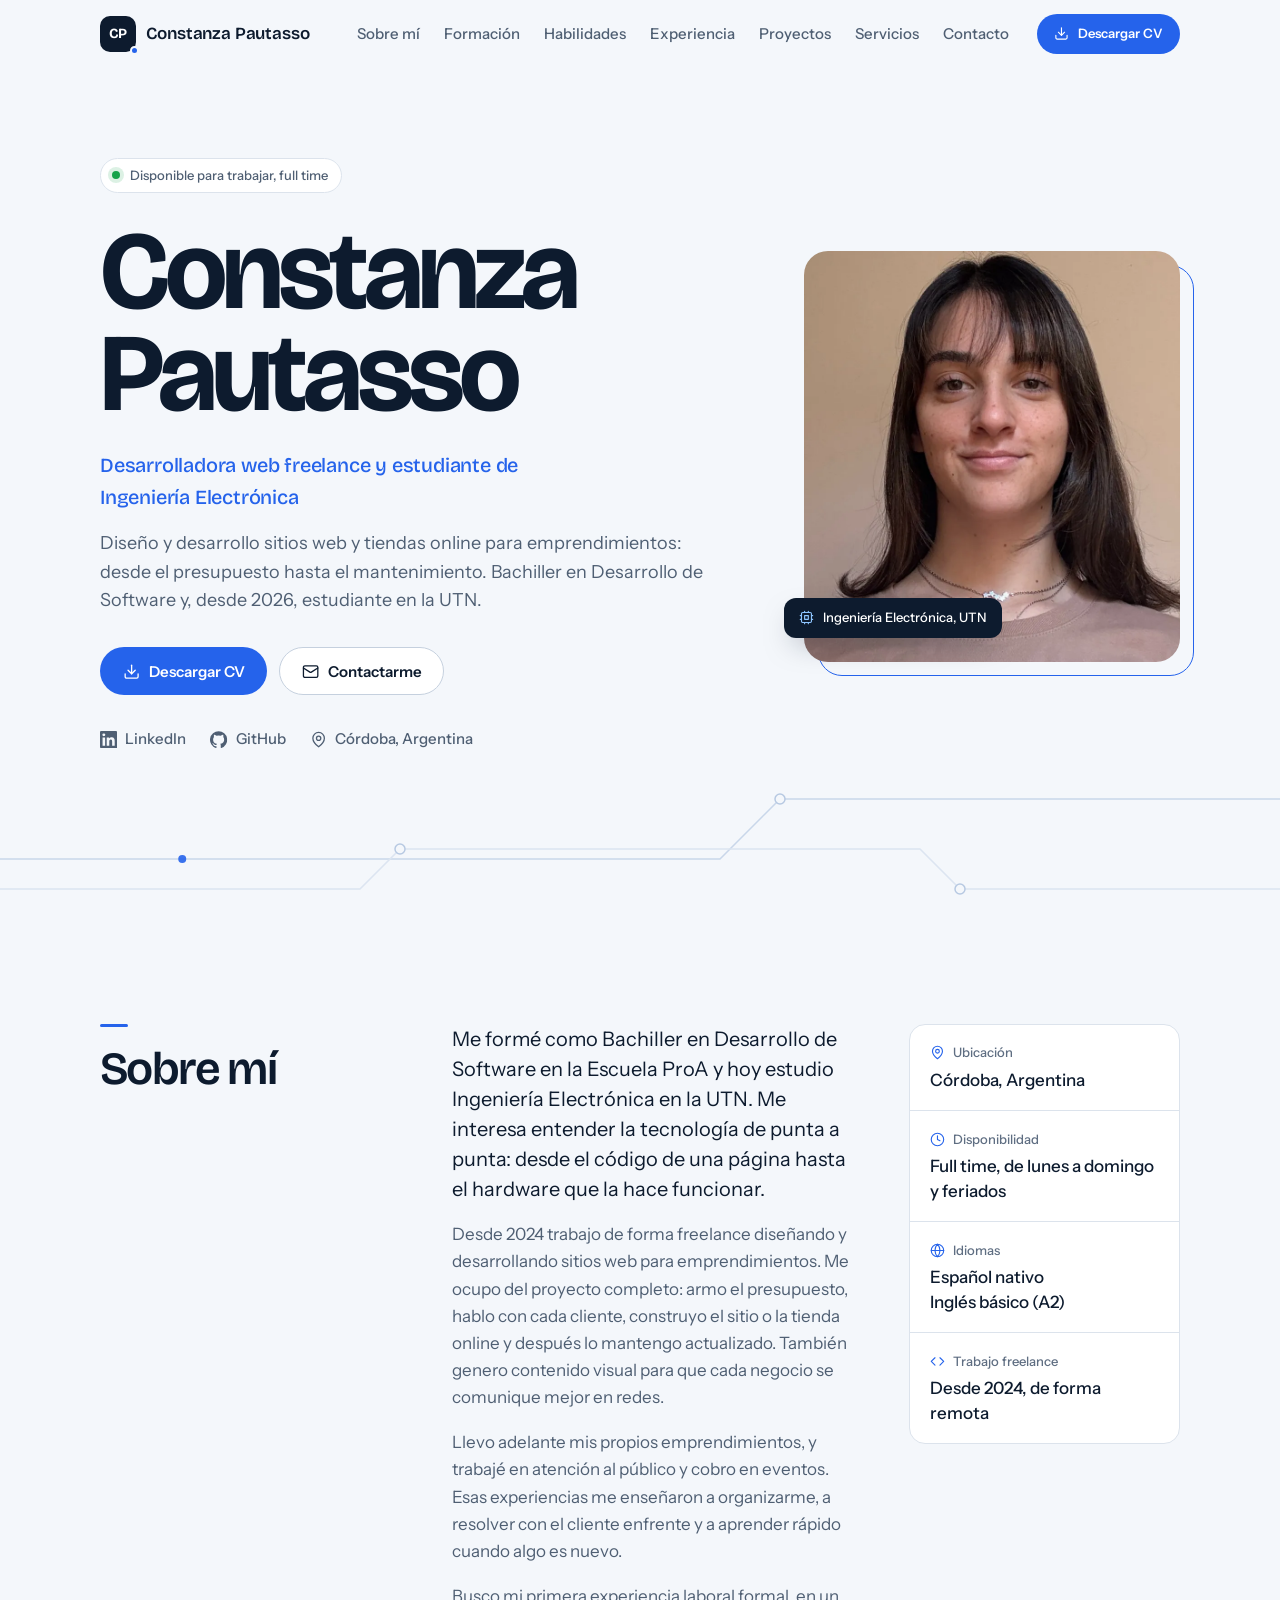
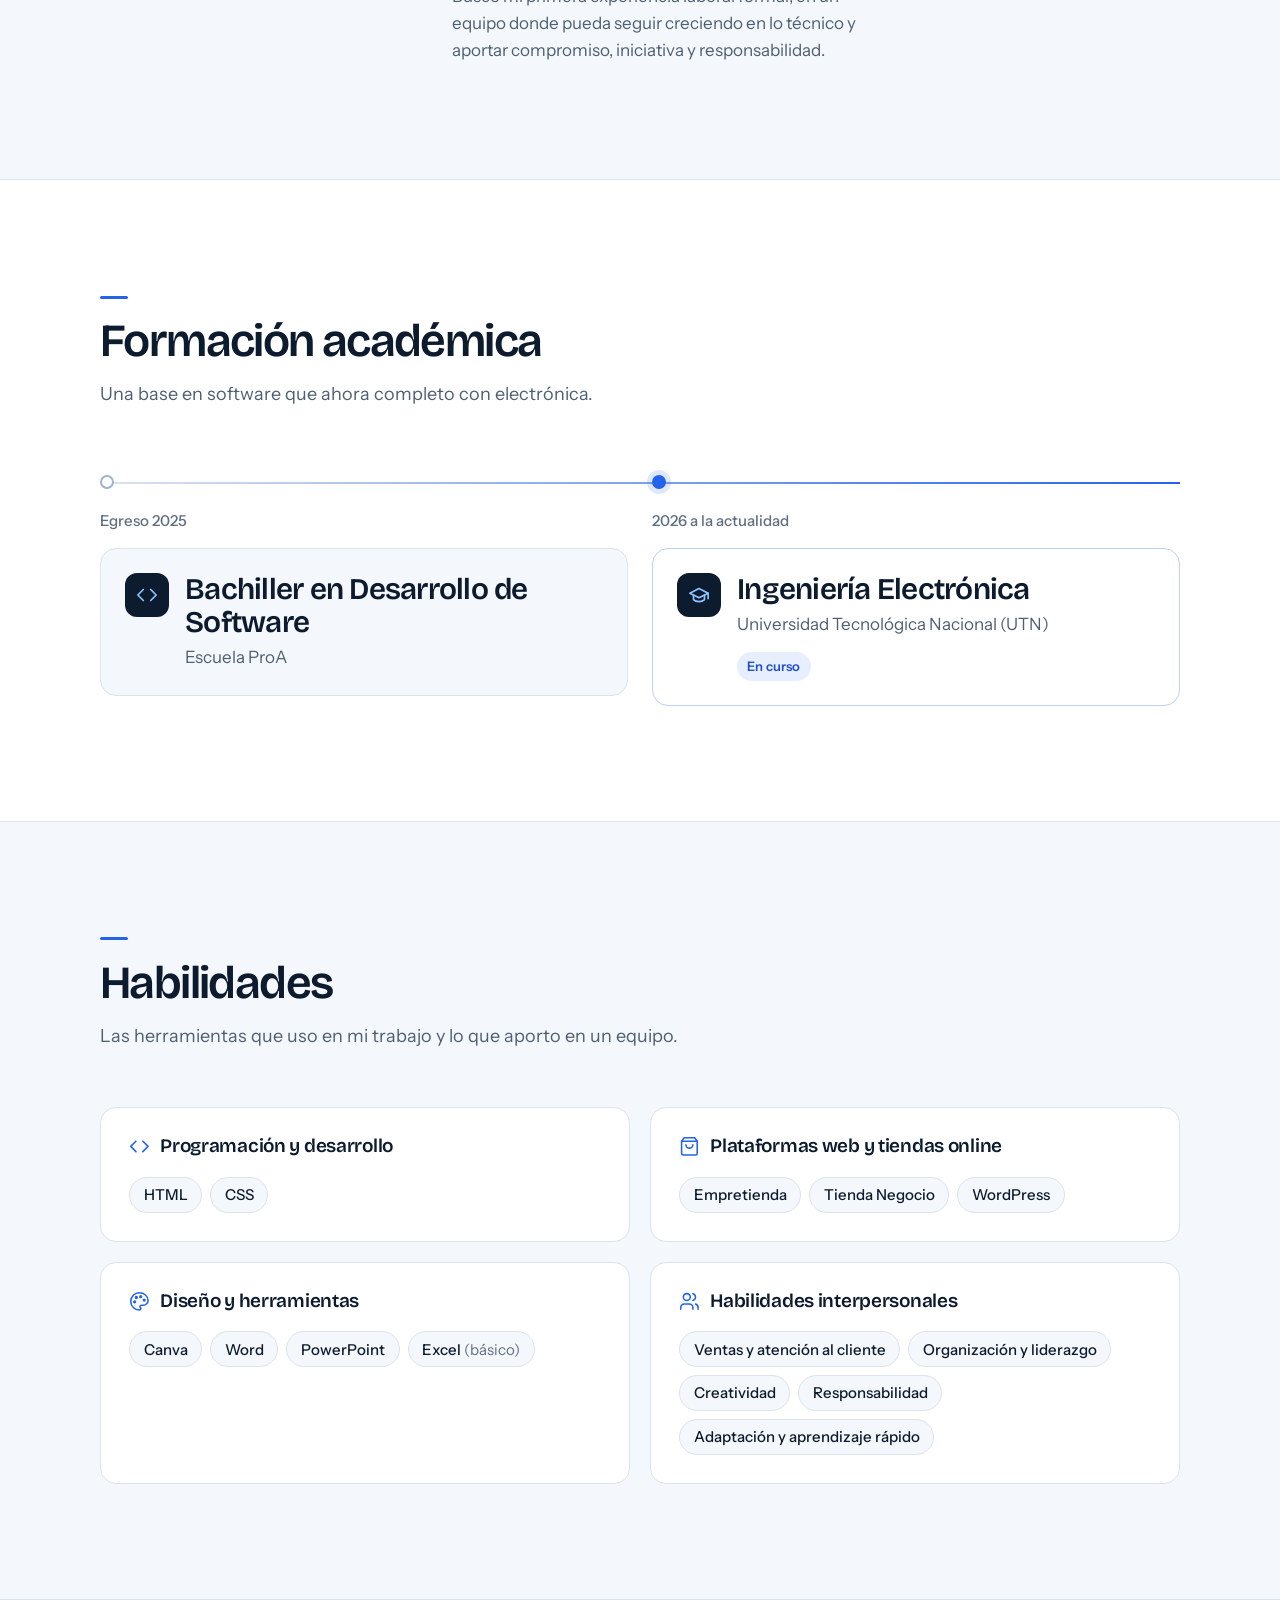
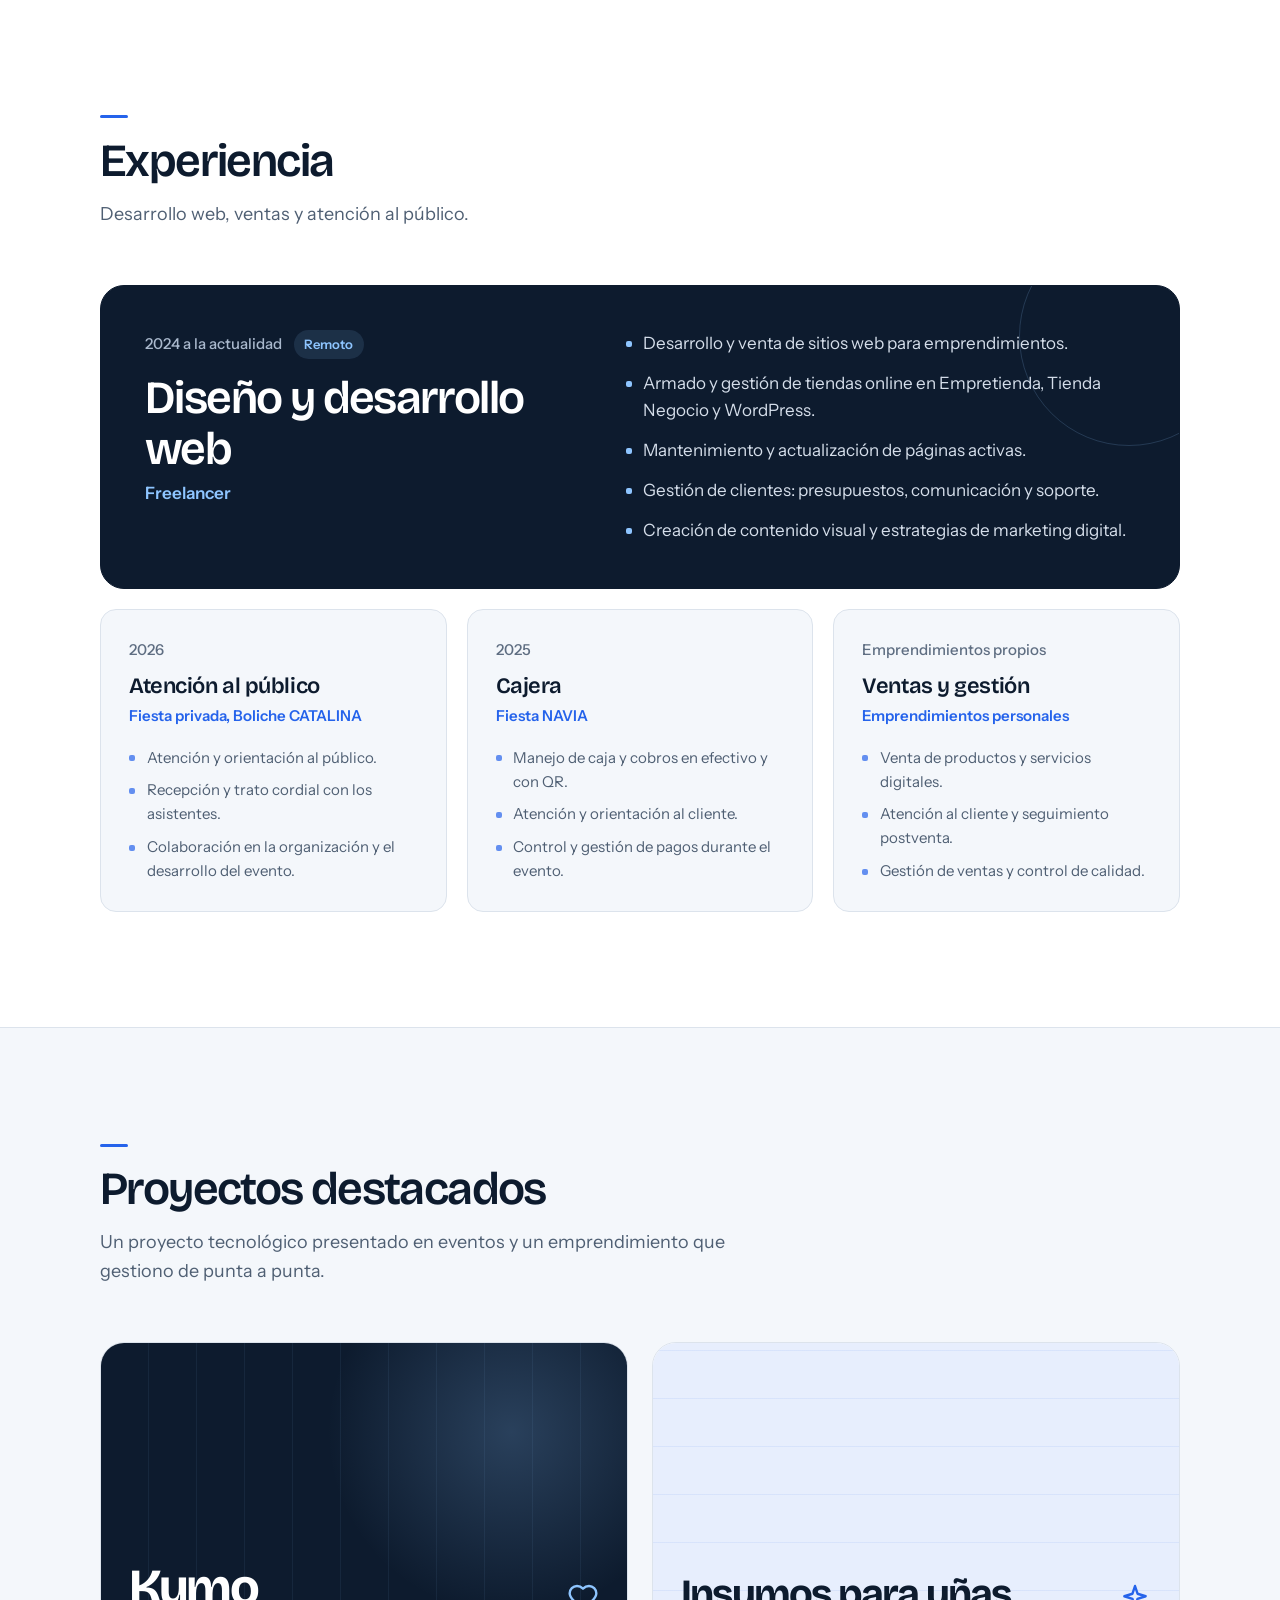
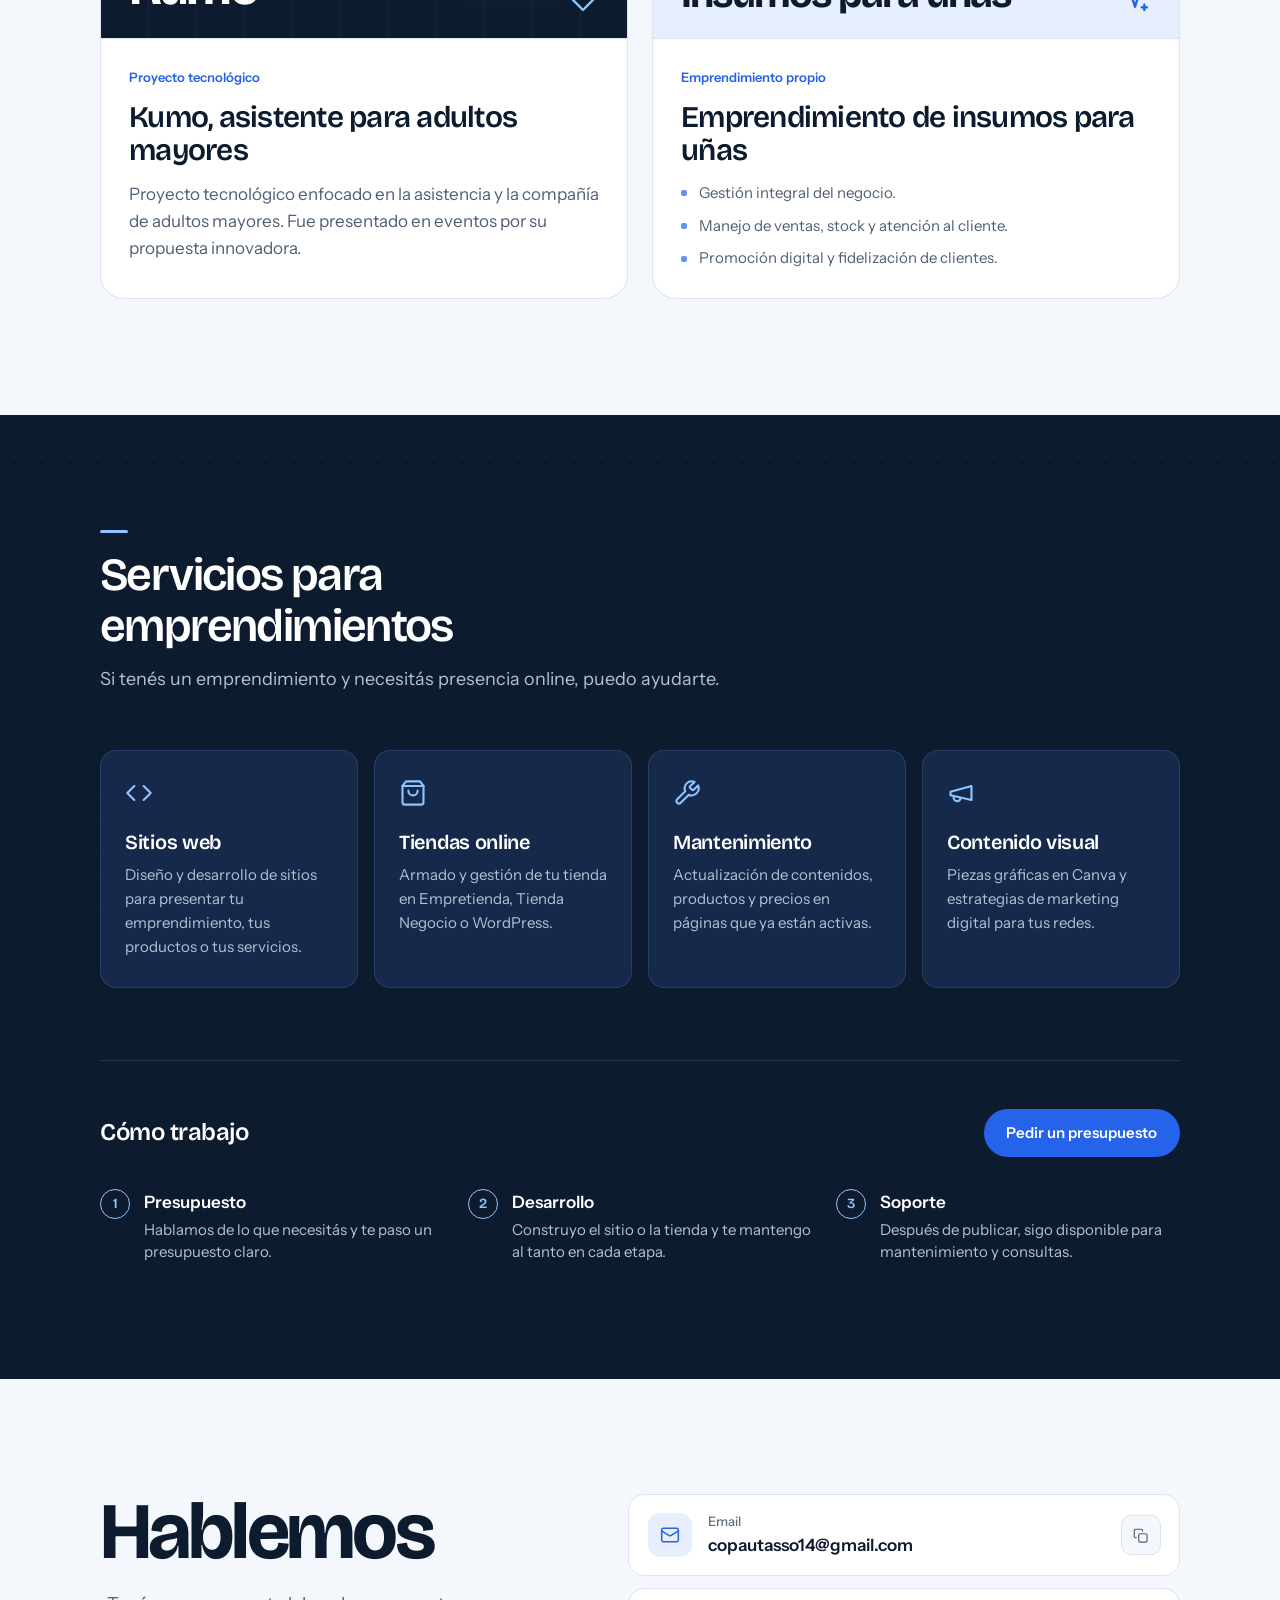
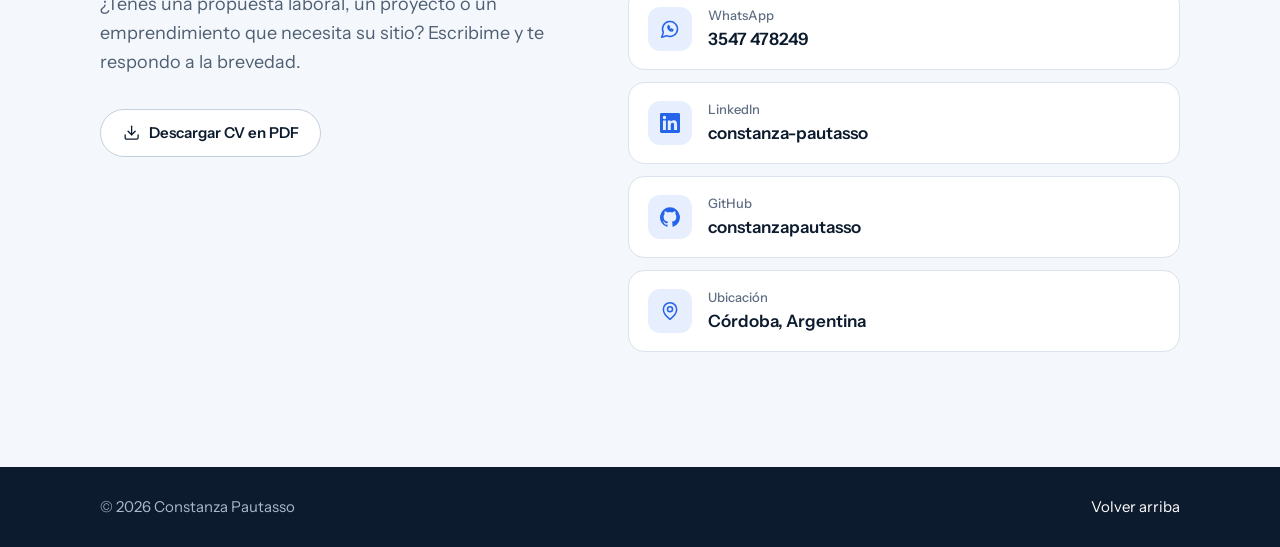
==== index.html @ f4e7deb5 "Publicar portfolio Co-Authored-By: Claude Opus 5.5 <noreply@anthropic.com> Claude-Session: https://c" ====
<!DOCTYPE html>
<html lang="es-AR">
<head>
  <meta charset="utf-8">
  <meta name="viewport" content="width=device-width, initial-scale=1">
  <title>Constanza Pautasso | Desarrolladora web y estudiante de Ingeniería</title>
  <meta name="description" content="Portfolio y CV de Constanza Pautasso, de Córdoba, Argentina. Diseño y desarrollo de sitios web y tiendas online para emprendimientos. Bachiller en Desarrollo de Software y estudiante de Ingeniería Electrónica en la UTN.">
  <meta name="author" content="Constanza Pautasso">
  <meta name="theme-color" content="#0D1B2E">
  <meta name="robots" content="index, follow">

  <link rel="canonical" href="https://constanzapautasso.github.io/">

  <!-- Open Graph / redes sociales -->
  <meta property="og:type" content="profile">
  <meta property="og:locale" content="es_AR">
  <meta property="og:title" content="Constanza Pautasso | Desarrolladora web freelance">
  <meta property="og:description" content="Sitios web y tiendas online para emprendimientos. Estudiante de Ingeniería Electrónica en la UTN.">
  <meta property="og:url" content="https://constanzapautasso.github.io/">
  <meta property="og:image" content="https://constanzapautasso.github.io/assets/img/og-image.jpg">
  <meta property="og:image:width" content="1200">
  <meta property="og:image:height" content="630">
  <meta name="twitter:card" content="summary_large_image">

  <link rel="icon" href="assets/icons/favicon.svg" type="image/svg+xml">
  <link rel="icon" href="assets/icons/favicon-32.png" sizes="32x32" type="image/png">
  <link rel="apple-touch-icon" href="assets/icons/apple-touch-icon.png">
  <link rel="manifest" href="site.webmanifest">

  <script>document.documentElement.classList.add('js');</script>

  <link rel="preload" href="assets/fonts/bricolage-grotesque-var.woff2" as="font" type="font/woff2" crossorigin>
  <link rel="preload" href="assets/fonts/instrument-sans-400.woff2" as="font" type="font/woff2" crossorigin>
  <link rel="stylesheet" href="assets/css/styles.css">
  <link rel="preload" as="image" href="assets/img/constanza-pautasso.webp" type="image/webp">

  <script type="application/ld+json">
  {
    "@context": "https://schema.org",
    "@type": "Person",
    "name": "Constanza Pautasso",
    "jobTitle": "Desarrolladora web freelance",
    "email": "mailto:copautasso14@gmail.com",
    "address": { "@type": "PostalAddress", "addressRegion": "Córdoba", "addressCountry": "AR" },
    "alumniOf": { "@type": "EducationalOrganization", "name": "Escuela ProA" },
    "knowsLanguage": ["es", "en"],
    "sameAs": ["https://www.linkedin.com/in/constanza-pautasso-42005a3a6/"]
  }
  </script>
</head>
<body>
  <!-- Íconos (sprite SVG) -->
  <svg width="0" height="0" class="sr-only" aria-hidden="true" focusable="false">
    <defs>
      <symbol id="i-mail" viewBox="0 0 24 24"><rect x="2" y="4" width="20" height="16" rx="2"/><path d="m22 7-8.97 5.7a1.94 1.94 0 0 1-2.06 0L2 7"/></symbol>
      <symbol id="i-download" viewBox="0 0 24 24"><path d="M21 15v4a2 2 0 0 1-2 2H5a2 2 0 0 1-2-2v-4"/><path d="m7 10 5 5 5-5"/><path d="M12 15V3"/></symbol>
      <symbol id="i-pin" viewBox="0 0 24 24"><path d="M20 10c0 6-8 12-8 12s-8-6-8-12a8 8 0 0 1 16 0Z"/><circle cx="12" cy="10" r="3"/></symbol>
      <symbol id="i-clock" viewBox="0 0 24 24"><circle cx="12" cy="12" r="10"/><path d="M12 6v6l4 2"/></symbol>
      <symbol id="i-globe" viewBox="0 0 24 24"><circle cx="12" cy="12" r="10"/><path d="M2 12h20"/><path d="M12 2a15.3 15.3 0 0 1 4 10 15.3 15.3 0 0 1-4 10 15.3 15.3 0 0 1-4-10 15.3 15.3 0 0 1 4-10z"/></symbol>
      <symbol id="i-code" viewBox="0 0 24 24"><path d="m16 18 6-6-6-6"/><path d="m8 6-6 6 6 6"/></symbol>
      <symbol id="i-bag" viewBox="0 0 24 24"><path d="M6 2 3 6v14a2 2 0 0 0 2 2h14a2 2 0 0 0 2-2V6l-3-4Z"/><path d="M3 6h18"/><path d="M16 10a4 4 0 0 1-8 0"/></symbol>
      <symbol id="i-wrench" viewBox="0 0 24 24"><path d="M14.7 6.3a1 1 0 0 0 0 1.4l1.6 1.6a1 1 0 0 0 1.4 0l3.77-3.77a6 6 0 0 1-7.94 7.94l-6.91 6.91a2.12 2.12 0 0 1-3-3l6.91-6.91a6 6 0 0 1 7.94-7.94l-3.76 3.76z"/></symbol>
      <symbol id="i-palette" viewBox="0 0 24 24"><circle cx="13.5" cy="6.5" r="1"/><circle cx="17.5" cy="10.5" r="1"/><circle cx="8.5" cy="7.5" r="1"/><circle cx="6.5" cy="12.5" r="1"/><path d="M12 2C6.5 2 2 6.5 2 12s4.5 10 10 10c.93 0 1.65-.75 1.65-1.69 0-.44-.18-.84-.44-1.13-.29-.29-.44-.65-.44-1.13a1.64 1.64 0 0 1 1.67-1.67h2c3.05 0 5.55-2.5 5.55-5.55C21.97 6.01 17.46 2 12 2z"/></symbol>
      <symbol id="i-users" viewBox="0 0 24 24"><path d="M16 21v-2a4 4 0 0 0-4-4H6a4 4 0 0 0-4 4v2"/><circle cx="9" cy="7" r="4"/><path d="M22 21v-2a4 4 0 0 0-3-3.87"/><path d="M16 3.13a4 4 0 0 1 0 7.75"/></symbol>
      <symbol id="i-cpu" viewBox="0 0 24 24"><rect x="4" y="4" width="16" height="16" rx="2"/><rect x="9" y="9" width="6" height="6"/><path d="M15 2v2M15 20v2M2 15h2M2 9h2M20 15h2M20 9h2M9 2v2M9 20v2"/></symbol>
      <symbol id="i-cap" viewBox="0 0 24 24"><path d="M22 10v6"/><path d="M2 10l10-5 10 5-10 5z"/><path d="M6 12v5c3 3 9 3 12 0v-5"/></symbol>
      <symbol id="i-copy" viewBox="0 0 24 24"><rect x="9" y="9" width="13" height="13" rx="2"/><path d="M5 15H4a2 2 0 0 1-2-2V4a2 2 0 0 1 2-2h9a2 2 0 0 1 2 2v1"/></symbol>
      <symbol id="i-check" viewBox="0 0 24 24"><path d="M20 6 9 17l-5-5"/></symbol>
      <symbol id="i-menu" viewBox="0 0 24 24"><path d="M4 7h16M4 12h16M4 17h16"/></symbol>
      <symbol id="i-x" viewBox="0 0 24 24"><path d="M18 6 6 18M6 6l12 12"/></symbol>
      <symbol id="i-external" viewBox="0 0 24 24"><path d="M15 3h6v6"/><path d="M10 14 21 3"/><path d="M18 13v6a2 2 0 0 1-2 2H5a2 2 0 0 1-2-2V8a2 2 0 0 1 2-2h6"/></symbol>
      <symbol id="i-heart" viewBox="0 0 24 24"><path d="M19 14c1.49-1.46 3-3.21 3-5.5A5.5 5.5 0 0 0 16.5 3c-1.76 0-3 .5-4.5 2-1.5-1.5-2.74-2-4.5-2A5.5 5.5 0 0 0 2 8.5c0 2.3 1.5 4.05 3 5.5l7 7Z"/></symbol>
      <symbol id="i-sparkle" viewBox="0 0 24 24"><path d="M12 3l1.9 5.8L20 10.7l-6.1 1.9L12 18.5l-1.9-5.9L4 10.7l6.1-1.9z"/><path d="M19 17v4M17 19h4"/></symbol>
      <symbol id="i-megaphone" viewBox="0 0 24 24"><path d="m3 11 18-5v12L3 14v-3z"/><path d="M11.6 16.8a3 3 0 1 1-5.8-1.6"/></symbol>
      <symbol id="i-chat" viewBox="0 0 24 24"><path d="M7.9 20A9 9 0 1 0 4 16.1L2 22Z"/><path d="M9.5 9.5c0 2.5 2 5 5 5l1-1.5-2-1-1 .8c-.9-.4-1.6-1.1-2-2l.8-1-1-2Z"/></symbol>
      <symbol id="i-linkedin" viewBox="0 0 24 24"><path class="fill" d="M20.45 20.45h-3.55v-5.57c0-1.33-.02-3.04-1.85-3.04-1.85 0-2.14 1.45-2.14 2.94v5.67H9.35V9h3.41v1.56h.05c.48-.9 1.64-1.85 3.37-1.85 3.6 0 4.27 2.37 4.27 5.46v6.28zM5.34 7.43a2.06 2.06 0 1 1 0-4.12 2.06 2.06 0 0 1 0 4.12zM7.12 20.45H3.56V9h3.56v11.45zM22.22 0H1.77C.79 0 0 .77 0 1.73v20.54C0 23.23.79 24 1.77 24h20.45c.98 0 1.78-.77 1.78-1.73V1.73C24 .77 23.2 0 22.22 0z"/></symbol>
      <symbol id="i-github" viewBox="0 0 24 24"><path class="fill" d="M12 .3a12 12 0 0 0-3.8 23.38c.6.12.82-.26.82-.57v-2.04c-3.34.72-4.04-1.61-4.04-1.61-.55-1.39-1.34-1.76-1.34-1.76-1.08-.74.09-.73.09-.73 1.2.09 1.84 1.24 1.84 1.24 1.07 1.83 2.8 1.3 3.49 1 .1-.78.42-1.31.76-1.61-2.67-.3-5.47-1.33-5.47-5.93 0-1.31.47-2.38 1.24-3.22-.14-.3-.54-1.52.1-3.18 0 0 1-.32 3.3 1.23a11.5 11.5 0 0 1 6 0c2.28-1.55 3.29-1.23 3.29-1.23.64 1.66.24 2.88.12 3.18a4.65 4.65 0 0 1 1.23 3.22c0 4.61-2.81 5.63-5.48 5.92.42.36.81 1.1.81 2.22v3.29c0 .32.21.69.82.57A12 12 0 0 0 12 .3"/></symbol>
    </defs>
  </svg>

  <a class="skip-link" href="#contenido">Saltar al contenido</a>

  <header class="site-header" data-header>
    <div class="container header-inner">
      <a class="brand" href="#inicio" aria-label="Constanza Pautasso, volver al inicio">
        <span class="brand-mark" aria-hidden="true">CP</span>
        <span class="brand-name">Constanza Pautasso</span>
      </a>

      <nav class="nav" id="nav" aria-label="Navegación principal" data-nav>
        <ul class="nav-list">
          <li><a href="#sobre-mi">Sobre mí</a></li>
          <li><a href="#formacion">Formación</a></li>
          <li><a href="#habilidades">Habilidades</a></li>
          <li><a href="#experiencia">Experiencia</a></li>
          <li><a href="#proyectos">Proyectos</a></li>
          <li><a href="#servicios">Servicios</a></li>
          <li><a href="#contacto">Contacto</a></li>
        </ul>
        <a class="btn btn-primary btn-sm nav-cv" href="assets/cv/CV-Constanza-Pautasso.pdf" download>
          <svg class="icon" aria-hidden="true"><use href="#i-download"/></svg>Descargar CV
        </a>
      </nav>

      <button class="nav-toggle" type="button" aria-controls="nav" aria-expanded="false" data-nav-toggle>
        <span class="sr-only" data-nav-toggle-label>Abrir menú</span>
        <svg class="icon icon-open" aria-hidden="true"><use href="#i-menu"/></svg>
        <svg class="icon icon-close" aria-hidden="true"><use href="#i-x"/></svg>
      </button>
    </div>
  </header>

  <main id="contenido">
    <!-- ============ INICIO ============ -->
    <section class="hero" id="inicio" aria-labelledby="hero-title">
      <svg class="hero-trace" viewBox="0 0 1440 220" preserveAspectRatio="xMaxYMax slice" aria-hidden="true" focusable="false">
        <path class="trace trace-a" d="M-20 170 H880 L940 110 H1460"/>
        <path class="trace trace-b" d="M-20 200 H520 L560 160 H1080 L1120 200 H1460"/>
        <circle class="pad" cx="940" cy="110" r="5"/>
        <circle class="pad" cx="560" cy="160" r="5"/>
        <circle class="pad" cx="1120" cy="200" r="5"/>
        <circle class="pulse" r="4"><animateMotion dur="4.5s" begin="0.9s" fill="freeze" path="M-20 170 H880 L940 110 H1460"/></circle>
      </svg>

      <div class="container hero-grid">
        <div class="hero-copy">
          <p class="status"><span class="status-dot" aria-hidden="true"></span>Disponible para trabajar, full time</p>
          <h1 class="hero-title" id="hero-title">Constanza<br>Pautasso</h1>
          <p class="hero-role">Desarrolladora web freelance y estudiante de Ingeniería Electrónica</p>
          <p class="hero-lead">Diseño y desarrollo sitios web y tiendas online para emprendimientos: desde el presupuesto hasta el mantenimiento. Bachiller en Desarrollo de Software y, desde 2026, estudiante en la UTN.</p>

          <div class="hero-actions">
            <a class="btn btn-primary" href="assets/cv/CV-Constanza-Pautasso.pdf" download>
              <svg class="icon" aria-hidden="true"><use href="#i-download"/></svg>Descargar CV
            </a>
            <a class="btn btn-ghost" href="#contacto">
              <svg class="icon" aria-hidden="true"><use href="#i-mail"/></svg>Contactarme
            </a>
          </div>

          <ul class="hero-social">
            <li>
              <a href="https://www.linkedin.com/in/constanza-pautasso-42005a3a6/" target="_blank" rel="noopener noreferrer" aria-label="LinkedIn de Constanza Pautasso (se abre en una pestaña nueva)">
                <svg class="icon" aria-hidden="true"><use href="#i-linkedin"/></svg>LinkedIn
              </a>
            </li>
            <li>
              <a href="https://github.com/constanzapautasso" target="_blank" rel="noopener noreferrer" aria-label="GitHub de Constanza Pautasso (se abre en una pestaña nueva)">
                <svg class="icon" aria-hidden="true"><use href="#i-github"/></svg>GitHub
              </a>
            </li>
            <li>
              <span class="hero-meta"><svg class="icon" aria-hidden="true"><use href="#i-pin"/></svg>Córdoba, Argentina</span>
            </li>
          </ul>
        </div>

        <figure class="hero-photo">
          <picture>
            <source srcset="assets/img/constanza-pautasso.webp" type="image/webp">
            <img src="assets/img/constanza-pautasso.jpg" width="828" height="904" alt="Retrato de Constanza Pautasso" fetchpriority="high">
          </picture>
          <figcaption class="photo-chip">
            <svg class="icon" aria-hidden="true"><use href="#i-cpu"/></svg>
            <span>Ingeniería Electrónica, UTN</span>
          </figcaption>
        </figure>
      </div>
    </section>

    <!-- ============ SOBRE MÍ ============ -->
    <section class="section" id="sobre-mi" aria-labelledby="sobre-title">
      <div class="container about-grid">
        <header class="section-head" data-reveal>
          <h2 id="sobre-title">Sobre mí</h2>
        </header>

        <div class="about-text" data-reveal>
          <p class="about-lead">Me formé como Bachiller en Desarrollo de Software en la Escuela ProA y hoy estudio Ingeniería Electrónica en la UTN. Me interesa entender la tecnología de punta a punta: desde el código de una página hasta el hardware que la hace funcionar.</p>
          <p>Desde 2024 trabajo de forma freelance diseñando y desarrollando sitios web para emprendimientos. Me ocupo del proyecto completo: armo el presupuesto, hablo con cada cliente, construyo el sitio o la tienda online y después lo mantengo actualizado. También genero contenido visual para que cada negocio se comunique mejor en redes.</p>
          <p>Llevo adelante mis propios emprendimientos, y trabajé en atención al público y cobro en eventos. Esas experiencias me enseñaron a organizarme, a resolver con el cliente enfrente y a aprender rápido cuando algo es nuevo.</p>
          <p>Busco mi primera experiencia laboral formal, en un equipo donde pueda seguir creciendo en lo técnico y aportar compromiso, iniciativa y responsabilidad.</p>
        </div>

        <dl class="facts" data-reveal>
          <div class="fact">
            <dt><svg class="icon" aria-hidden="true"><use href="#i-pin"/></svg>Ubicación</dt>
            <dd>Córdoba, Argentina</dd>
          </div>
          <div class="fact">
            <dt><svg class="icon" aria-hidden="true"><use href="#i-clock"/></svg>Disponibilidad</dt>
            <dd>Full time, de lunes a domingo y feriados</dd>
          </div>
          <div class="fact">
            <dt><svg class="icon" aria-hidden="true"><use href="#i-globe"/></svg>Idiomas</dt>
            <dd>Español nativo<br>Inglés básico (A2)</dd>
          </div>
          <div class="fact">
            <dt><svg class="icon" aria-hidden="true"><use href="#i-code"/></svg>Trabajo freelance</dt>
            <dd>Desde 2024, de forma remota</dd>
          </div>
        </dl>
      </div>
    </section>

    <!-- ============ FORMACIÓN ============ -->
    <section class="section section-alt" id="formacion" aria-labelledby="formacion-title">
      <div class="container">
        <header class="section-head" data-reveal>
          <h2 id="formacion-title">Formación académica</h2>
          <p>Una base en software que ahora completo con electrónica.</p>
        </header>

        <ol class="edu" data-reveal>
          <li class="edu-item">
            <p class="edu-period"><time datetime="2025">Egreso 2025</time></p>
            <div class="edu-body">
              <span class="edu-icon" aria-hidden="true"><svg class="icon"><use href="#i-code"/></svg></span>
              <div>
                <h3>Bachiller en Desarrollo de Software</h3>
                <p class="edu-inst">Escuela ProA</p>
              </div>
            </div>
          </li>
          <li class="edu-item edu-current">
            <p class="edu-period"><time datetime="2026">2026</time> a la actualidad</p>
            <div class="edu-body">
              <span class="edu-icon" aria-hidden="true"><svg class="icon"><use href="#i-cap"/></svg></span>
              <div>
                <h3>Ingeniería Electrónica</h3>
                <p class="edu-inst">Universidad Tecnológica Nacional (UTN)</p>
                <p class="badge">En curso</p>
              </div>
            </div>
          </li>
        </ol>
      </div>
    </section>

    <!-- ============ HABILIDADES ============ -->
    <section class="section" id="habilidades" aria-labelledby="habilidades-title">
      <div class="container">
        <header class="section-head" data-reveal>
          <h2 id="habilidades-title">Habilidades</h2>
          <p>Las herramientas que uso en mi trabajo y lo que aporto en un equipo.</p>
        </header>

        <div class="skills" data-reveal>
          <article class="skill-group">
            <h3><svg class="icon" aria-hidden="true"><use href="#i-code"/></svg>Programación y desarrollo</h3>
            <ul class="chips">
              <li>HTML</li>
              <li>CSS</li>
            </ul>
          </article>

          <article class="skill-group">
            <h3><svg class="icon" aria-hidden="true"><use href="#i-bag"/></svg>Plataformas web y tiendas online</h3>
            <ul class="chips">
              <li>Empretienda</li>
              <li>Tienda Negocio</li>
              <li>WordPress</li>
            </ul>
          </article>

          <article class="skill-group">
            <h3><svg class="icon" aria-hidden="true"><use href="#i-palette"/></svg>Diseño y herramientas</h3>
            <ul class="chips">
              <li>Canva</li>
              <li>Word</li>
              <li>PowerPoint</li>
              <li>Excel <span class="chip-note">(básico)</span></li>
            </ul>
          </article>

          <article class="skill-group">
            <h3><svg class="icon" aria-hidden="true"><use href="#i-users"/></svg>Habilidades interpersonales</h3>
            <ul class="chips">
              <li>Ventas y atención al cliente</li>
              <li>Organización y liderazgo</li>
              <li>Creatividad</li>
              <li>Responsabilidad</li>
              <li>Adaptación y aprendizaje rápido</li>
            </ul>
          </article>
        </div>
      </div>
    </section>

    <!-- ============ EXPERIENCIA ============ -->
    <section class="section section-alt" id="experiencia" aria-labelledby="experiencia-title">
      <div class="container">
        <header class="section-head" data-reveal>
          <h2 id="experiencia-title">Experiencia</h2>
          <p>Desarrollo web, ventas y atención al público.</p>
        </header>

        <div class="xp" data-reveal>
          <article class="xp-card xp-featured">
            <div class="xp-top">
              <p class="xp-period"><time datetime="2024">2024</time> a la actualidad</p>
              <p class="badge badge-light">Remoto</p>
            </div>
            <h3>Diseño y desarrollo web</h3>
            <p class="xp-org">Freelancer</p>
            <ul class="xp-list">
              <li>Desarrollo y venta de sitios web para emprendimientos.</li>
              <li>Armado y gestión de tiendas online en Empretienda, Tienda Negocio y WordPress.</li>
              <li>Mantenimiento y actualización de páginas activas.</li>
              <li>Gestión de clientes: presupuestos, comunicación y soporte.</li>
              <li>Creación de contenido visual y estrategias de marketing digital.</li>
            </ul>
          </article>

          <article class="xp-card">
            <p class="xp-period"><time datetime="2026">2026</time></p>
            <h3>Atención al público</h3>
            <p class="xp-org">Fiesta privada, Boliche CATALINA</p>
            <ul class="xp-list">
              <li>Atención y orientación al público.</li>
              <li>Recepción y trato cordial con los asistentes.</li>
              <li>Colaboración en la organización y el desarrollo del evento.</li>
            </ul>
          </article>

          <article class="xp-card">
            <p class="xp-period"><time datetime="2025">2025</time></p>
            <h3>Cajera</h3>
            <p class="xp-org">Fiesta NAVIA</p>
            <ul class="xp-list">
              <li>Manejo de caja y cobros en efectivo y con QR.</li>
              <li>Atención y orientación al cliente.</li>
              <li>Control y gestión de pagos durante el evento.</li>
            </ul>
          </article>

          <article class="xp-card">
            <p class="xp-period">Emprendimientos propios</p>
            <h3>Ventas y gestión</h3>
            <p class="xp-org">Emprendimientos personales</p>
            <ul class="xp-list">
              <li>Venta de productos y servicios digitales.</li>
              <li>Atención al cliente y seguimiento postventa.</li>
              <li>Gestión de ventas y control de calidad.</li>
            </ul>
          </article>
        </div>
      </div>
    </section>

    <!-- ============ PROYECTOS ============ -->
    <section class="section" id="proyectos" aria-labelledby="proyectos-title">
      <div class="container">
        <header class="section-head" data-reveal>
          <h2 id="proyectos-title">Proyectos destacados</h2>
          <p>Un proyecto tecnológico presentado en eventos y un emprendimiento que gestiono de punta a punta.</p>
        </header>

        <div class="projects" data-reveal>
          <!-- Proyecto: Kumo
               Para agregar una imagen: reemplazá el <div class="project-cover ..."> por
               <img class="project-cover" src="assets/img/proyectos/kumo.webp" alt="Descripción de la imagen" width="800" height="500" loading="lazy">
               Para agregar tecnologías: completá la lista <ul class="chips"> y borrá "hidden".
               Para agregar enlaces: completá las URLs en .project-links y borrá "hidden". -->
          <article class="project">
            <div class="project-cover cover-kumo" aria-hidden="true">
              <svg class="icon cover-icon"><use href="#i-heart"/></svg>
              <span class="cover-word">Kumo</span>
            </div>
            <div class="project-body">
              <p class="project-kind">Proyecto tecnológico</p>
              <h3>Kumo, asistente para adultos mayores</h3>
              <p>Proyecto tecnológico enfocado en la asistencia y la compañía de adultos mayores. Fue presentado en eventos por su propuesta innovadora.</p>
              <ul class="chips chips-sm" hidden>
                <li>Tecnología 1</li>
              </ul>
              <div class="project-links" hidden>
                <a class="link" href="#" target="_blank" rel="noopener noreferrer"><svg class="icon" aria-hidden="true"><use href="#i-github"/></svg>Código</a>
                <a class="link" href="#" target="_blank" rel="noopener noreferrer"><svg class="icon" aria-hidden="true"><use href="#i-external"/></svg>Ver demo</a>
              </div>
            </div>
          </article>

          <!-- Proyecto: Emprendimiento de insumos para uñas -->
          <article class="project">
            <div class="project-cover cover-nails" aria-hidden="true">
              <svg class="icon cover-icon"><use href="#i-sparkle"/></svg>
              <span class="cover-word">Insumos para uñas</span>
            </div>
            <div class="project-body">
              <p class="project-kind">Emprendimiento propio</p>
              <h3>Emprendimiento de insumos para uñas</h3>
              <ul class="xp-list">
                <li>Gestión integral del negocio.</li>
                <li>Manejo de ventas, stock y atención al cliente.</li>
                <li>Promoción digital y fidelización de clientes.</li>
              </ul>
              <div class="project-links" hidden>
                <a class="link" href="#" target="_blank" rel="noopener noreferrer"><svg class="icon" aria-hidden="true"><use href="#i-external"/></svg>Ver tienda</a>
              </div>
            </div>
          </article>

          <!-- PLANTILLA PARA UN PROYECTO NUEVO: copiá este bloque, quitá los comentarios y completalo.
          <article class="project">
            <img class="project-cover" src="assets/img/proyectos/mi-proyecto.webp" alt="Captura del proyecto" width="800" height="500" loading="lazy">
            <div class="project-body">
              <p class="project-kind">Sitio web</p>
              <h3>Nombre del proyecto</h3>
              <p>Qué es, para quién lo hiciste y qué resolviste.</p>
              <ul class="chips chips-sm">
                <li>HTML</li>
                <li>CSS</li>
              </ul>
              <div class="project-links">
                <a class="link" href="https://github.com/..." target="_blank" rel="noopener noreferrer"><svg class="icon" aria-hidden="true"><use href="#i-github"/></svg>Código</a>
                <a class="link" href="https://..." target="_blank" rel="noopener noreferrer"><svg class="icon" aria-hidden="true"><use href="#i-external"/></svg>Ver demo</a>
              </div>
            </div>
          </article>
          -->
        </div>
      </div>
    </section>

    <!-- ============ SERVICIOS ============ -->
    <section class="section section-dark" id="servicios" aria-labelledby="servicios-title">
      <div class="container">
        <header class="section-head" data-reveal>
          <h2 id="servicios-title">Servicios para emprendimientos</h2>
          <p>Si tenés un emprendimiento y necesitás presencia online, puedo ayudarte.</p>
        </header>

        <div class="services" data-reveal>
          <article class="service">
            <svg class="icon service-icon" aria-hidden="true"><use href="#i-code"/></svg>
            <h3>Sitios web</h3>
            <p>Diseño y desarrollo de sitios para presentar tu emprendimiento, tus productos o tus servicios.</p>
          </article>
          <article class="service">
            <svg class="icon service-icon" aria-hidden="true"><use href="#i-bag"/></svg>
            <h3>Tiendas online</h3>
            <p>Armado y gestión de tu tienda en Empretienda, Tienda Negocio o WordPress.</p>
          </article>
          <article class="service">
            <svg class="icon service-icon" aria-hidden="true"><use href="#i-wrench"/></svg>
            <h3>Mantenimiento</h3>
            <p>Actualización de contenidos, productos y precios en páginas que ya están activas.</p>
          </article>
          <article class="service">
            <svg class="icon service-icon" aria-hidden="true"><use href="#i-megaphone"/></svg>
            <h3>Contenido visual</h3>
            <p>Piezas gráficas en Canva y estrategias de marketing digital para tus redes.</p>
          </article>
        </div>

        <div class="process" data-reveal>
          <h3 class="process-title">Cómo trabajo</h3>
          <ol class="steps">
            <li><span class="step-n" aria-hidden="true">1</span><div><strong>Presupuesto</strong><p>Hablamos de lo que necesitás y te paso un presupuesto claro.</p></div></li>
            <li><span class="step-n" aria-hidden="true">2</span><div><strong>Desarrollo</strong><p>Construyo el sitio o la tienda y te mantengo al tanto en cada etapa.</p></div></li>
            <li><span class="step-n" aria-hidden="true">3</span><div><strong>Soporte</strong><p>Después de publicar, sigo disponible para mantenimiento y consultas.</p></div></li>
          </ol>
          <a class="btn btn-primary" href="#contacto">Pedir un presupuesto</a>
        </div>
      </div>
    </section>

    <!-- ============ CONTACTO ============ -->
    <section class="section contact" id="contacto" aria-labelledby="contacto-title">
      <div class="container contact-grid">
        <div class="contact-copy" data-reveal>
          <h2 id="contacto-title">Hablemos</h2>
          <p>¿Tenés una propuesta laboral, un proyecto o un emprendimiento que necesita su sitio? Escribime y te respondo a la brevedad.</p>
          <a class="btn btn-ghost" href="assets/cv/CV-Constanza-Pautasso.pdf" download>
            <svg class="icon" aria-hidden="true"><use href="#i-download"/></svg>Descargar CV en PDF
          </a>
        </div>

        <ul class="contact-list" data-reveal>
          <li class="contact-item">
            <span class="contact-icon" aria-hidden="true"><svg class="icon"><use href="#i-mail"/></svg></span>
            <div class="contact-text">
              <span class="contact-label">Email</span>
              <a class="contact-value" href="mailto:copautasso14@gmail.com">copautasso14<wbr>@gmail.com</a>
            </div>
            <button class="copy-btn" type="button" data-copy="copautasso14@gmail.com" aria-label="Copiar email">
              <svg class="icon icon-copy" aria-hidden="true"><use href="#i-copy"/></svg>
              <svg class="icon icon-done" aria-hidden="true"><use href="#i-check"/></svg>
            </button>
          </li>
          <li class="contact-item">
            <span class="contact-icon" aria-hidden="true"><svg class="icon"><use href="#i-chat"/></svg></span>
            <div class="contact-text">
              <span class="contact-label">WhatsApp</span>
              <a class="contact-value" href="https://wa.me/5493547478249?text=Hola%20Constanza%2C%20vi%20tu%20portfolio%20y%20quer%C3%ADa%20consultarte%20por%20" target="_blank" rel="noopener noreferrer">3547 478249</a>
            </div>
          </li>
          <li class="contact-item">
            <span class="contact-icon" aria-hidden="true"><svg class="icon"><use href="#i-linkedin"/></svg></span>
            <div class="contact-text">
              <span class="contact-label">LinkedIn</span>
              <a class="contact-value" href="https://www.linkedin.com/in/constanza-pautasso-42005a3a6/" target="_blank" rel="noopener noreferrer">constanza-pautasso</a>
            </div>
          </li>
          <li class="contact-item">
            <span class="contact-icon" aria-hidden="true"><svg class="icon"><use href="#i-github"/></svg></span>
            <div class="contact-text">
              <span class="contact-label">GitHub</span>
              <a class="contact-value" href="https://github.com/constanzapautasso" target="_blank" rel="noopener noreferrer">constanzapautasso</a>
            </div>
          </li>
          <li class="contact-item">
            <span class="contact-icon" aria-hidden="true"><svg class="icon"><use href="#i-pin"/></svg></span>
            <div class="contact-text">
              <span class="contact-label">Ubicación</span>
              <span class="contact-value">Córdoba, Argentina</span>
            </div>
          </li>
        </ul>
      </div>
    </section>
  </main>

  <footer class="site-footer">
    <div class="container footer-inner">
      <p>© <span data-year>2026</span> Constanza Pautasso</p>
      <a href="#inicio">Volver arriba</a>
    </div>
  </footer>

  <div class="toast" role="status" aria-live="polite" data-toast></div>

  <script src="assets/js/main.js" defer></script>
</body>
</html>
---- assets/css/styles.css ----
/* ==========================================================================
   Constanza Pautasso | Portfolio
   ========================================================================== */

/* ---------- Fuentes (alojadas en el repo, licencia SIL OFL) ---------- */
@font-face { font-family: "Bricolage Grotesque"; src: url("../fonts/bricolage-grotesque-var.woff2") format("woff2-variations"), url("../fonts/bricolage-grotesque-var.woff2") format("woff2"); font-weight: 200 800; font-style: normal; font-display: swap; }
@font-face { font-family: "Instrument Sans"; src: url("../fonts/instrument-sans-400.woff2") format("woff2"); font-weight: 400; font-style: normal; font-display: swap; }
@font-face { font-family: "Instrument Sans"; src: url("../fonts/instrument-sans-500.woff2") format("woff2"); font-weight: 500; font-style: normal; font-display: swap; }
@font-face { font-family: "Instrument Sans"; src: url("../fonts/instrument-sans-600.woff2") format("woff2"); font-weight: 600; font-style: normal; font-display: swap; }

:root {
  /* Color */
  --ink: #0D1B2E;          /* azul noche: textos y fondos oscuros */
  --ink-2: #16294A;        /* superficies sobre fondo oscuro */
  --electric: #2563EB;     /* azul eléctrico: acciones */
  --electric-hover: #1D4FD0;
  --signal: #8EC5FF;       /* azul claro sobre fondo oscuro */
  --paper: #F4F7FB;        /* fondo general, frío */
  --white: #FFFFFF;
  --line: #DCE3EC;         /* bordes delicados */
  --slate: #4F5F73;        /* texto secundario */
  --mute: #5F6E82;

  /* Tipografía */
  --font-display: "Bricolage Grotesque", "Segoe UI", system-ui, sans-serif;
  --font-body: "Instrument Sans", "Segoe UI", system-ui, -apple-system, sans-serif;

  --fs-xs: .8125rem;
  --fs-sm: .9375rem;
  --fs-base: 1.0625rem;
  --fs-md: 1.25rem;
  --fs-lg: clamp(1.5rem, 1.2rem + 1vw, 1.875rem);
  --fs-xl: clamp(2rem, 1.5rem + 2vw, 2.875rem);
  --fs-hero: clamp(3.25rem, 1.8rem + 6.4vw, 7rem);

  /* Espaciado y forma */
  --container: 1160px;
  --gutter: clamp(1.25rem, 4vw, 2.5rem);
  --section-y: clamp(4.5rem, 9vw, 7.5rem);
  --r-sm: 10px;
  --r-md: 16px;
  --r-lg: 24px;
  --shadow: 0 1px 2px rgba(13, 27, 46, .04), 0 8px 24px -12px rgba(13, 27, 46, .14);
  --ease: cubic-bezier(.2, .7, .2, 1);
  --header-h: 68px;
}

/* ---------- Base ---------- */
*, *::before, *::after { box-sizing: border-box; }
html { scroll-behavior: smooth; scroll-padding-top: calc(var(--header-h) + 12px); -webkit-text-size-adjust: 100%; }
body {
  margin: 0;
  font-family: var(--font-body);
  font-size: var(--fs-base);
  line-height: 1.6;
  color: var(--ink);
  background: var(--paper);
  -webkit-font-smoothing: antialiased;
  text-rendering: optimizeLegibility;
}
img, svg, picture { display: block; max-width: 100%; }
h1, h2, h3 { font-family: var(--font-display); line-height: 1.1; margin: 0; font-weight: 600; letter-spacing: -.02em; }
p { margin: 0; }
ul, ol { margin: 0; padding: 0; list-style: none; }
a { color: inherit; }
[hidden] { display: none !important; }

.container { width: 100%; max-width: var(--container); margin-inline: auto; padding-inline: var(--gutter); }

.icon { width: 1.15em; height: 1.15em; flex: none; fill: none; stroke: currentColor; stroke-width: 1.8; stroke-linecap: round; stroke-linejoin: round; }
.icon .fill, symbol .fill { fill: currentColor; stroke: none; }

.sr-only {
  position: absolute !important; width: 1px; height: 1px; padding: 0; margin: -1px;
  overflow: hidden; clip: rect(0 0 0 0); white-space: nowrap; border: 0;
}

.skip-link {
  position: absolute; left: 1rem; top: -100px; z-index: 100;
  background: var(--ink); color: var(--white); padding: .7rem 1rem; border-radius: var(--r-sm); text-decoration: none;
}
.skip-link:focus { top: 1rem; }

:focus-visible { outline: 2px solid var(--electric); outline-offset: 3px; border-radius: 6px; }
.section-dark :focus-visible, .site-footer :focus-visible { outline-color: var(--signal); }

/* ---------- Botones ---------- */
.btn {
  display: inline-flex; align-items: center; justify-content: center; gap: .55rem;
  min-height: 48px; padding: .75rem 1.35rem;
  font: 600 var(--fs-sm)/1 var(--font-body);
  border-radius: 999px; border: 1px solid transparent;
  text-decoration: none; cursor: pointer;
  transition: background-color .2s var(--ease), border-color .2s var(--ease), color .2s var(--ease), transform .2s var(--ease);
}
.btn:active { transform: translateY(1px); }
.btn-sm { min-height: 40px; padding: .55rem 1rem; font-size: var(--fs-xs); }
.btn-primary { background: var(--electric); color: var(--white); }
.btn-primary:hover { background: var(--electric-hover); }
.btn-ghost { background: var(--white); color: var(--ink); border-color: #C5D0DE; }
.btn-ghost:hover { border-color: var(--ink); }

.link {
  display: inline-flex; align-items: center; gap: .4rem; font-weight: 600; font-size: var(--fs-sm);
  color: var(--electric); text-decoration: none;
  background: linear-gradient(currentColor, currentColor) 0 100% / 0 1px no-repeat;
  transition: background-size .25s var(--ease);
}
.link:hover { background-size: 100% 1px; }

/* ---------- Header ---------- */
.site-header {
  position: sticky; top: 0; z-index: 50; height: var(--header-h);
  background: rgba(244, 247, 251, .82);
  backdrop-filter: saturate(160%) blur(12px);
  -webkit-backdrop-filter: saturate(160%) blur(12px);
  border-bottom: 1px solid transparent;
  transition: border-color .25s var(--ease), background-color .25s var(--ease);
}
.site-header.is-scrolled { border-bottom-color: var(--line); background: rgba(244, 247, 251, .94); }
.header-inner { height: 100%; display: flex; align-items: center; justify-content: space-between; gap: 1.5rem; }

.brand { display: inline-flex; align-items: center; gap: .65rem; text-decoration: none; font-weight: 600; }
.brand-mark {
  display: grid; place-items: center; width: 36px; height: 36px; border-radius: 10px;
  background: var(--ink); color: var(--white);
  font: 700 .875rem/1 var(--font-display); letter-spacing: -.02em;
  position: relative;
}
.brand-mark::after {
  content: ""; position: absolute; right: -3px; bottom: -3px; width: 9px; height: 9px; border-radius: 50%;
  background: var(--electric); border: 2px solid var(--paper);
}
.brand-name { font-family: var(--font-display); font-size: 1.0625rem; letter-spacing: -.01em; }

.nav { display: flex; align-items: center; gap: 1.75rem; }
.nav-list { display: flex; gap: 1.5rem; }
.nav-list a {
  position: relative; text-decoration: none; font-size: var(--fs-sm); font-weight: 500; color: var(--slate);
  padding-block: .4rem; transition: color .2s var(--ease);
}
.nav-list a::after {
  content: ""; position: absolute; left: 0; right: 0; bottom: 0; height: 2px; border-radius: 2px;
  background: var(--electric); transform: scaleX(0); transform-origin: left; transition: transform .25s var(--ease);
}
.nav-list a:hover, .nav-list a.is-active { color: var(--ink); }
.nav-list a.is-active::after { transform: scaleX(1); }

.nav-toggle {
  display: none; width: 44px; height: 44px; border-radius: 12px; border: 1px solid var(--line);
  background: var(--white); color: var(--ink); cursor: pointer; place-items: center;
}
.nav-toggle .icon { width: 22px; height: 22px; }
.nav-toggle .icon-close { display: none; }
.nav-toggle[aria-expanded="true"] .icon-open { display: none; }
.nav-toggle[aria-expanded="true"] .icon-close { display: block; }

/* ---------- Hero ---------- */
.hero {
  position: relative; overflow: hidden;
  padding-block: clamp(3rem, 7vw, 6rem) clamp(7rem, 12vw, 10rem);
}
.hero-trace { position: absolute; left: 0; right: 0; bottom: 0; width: 100%; height: 220px; pointer-events: none; }
.trace { fill: none; stroke: #C9D7EA; stroke-width: 1.5; }
.trace-a { stroke-dasharray: 1600; stroke-dashoffset: 1600; animation: draw 2.2s .2s var(--ease) forwards; }
.trace-b { stroke-dasharray: 1600; stroke-dashoffset: 1600; animation: draw 2.4s .45s var(--ease) forwards; stroke: #DCE5F1; }
.pad { fill: var(--paper); stroke: #B7C9E2; stroke-width: 1.5; opacity: 0; animation: fade .4s 1.4s forwards; }
.pulse { fill: var(--electric); opacity: .9; }
@keyframes draw { to { stroke-dashoffset: 0; } }
@keyframes fade { to { opacity: 1; } }

.hero-grid {
  position: relative; display: grid; grid-template-columns: minmax(0, 1.25fr) minmax(0, .75fr);
  align-items: center; gap: clamp(2.5rem, 6vw, 5rem);
}
.status {
  display: inline-flex; align-items: center; gap: .6rem; margin-bottom: 1.75rem;
  padding: .4rem .85rem .4rem .7rem; border-radius: 999px; background: var(--white); border: 1px solid var(--line);
  font-size: var(--fs-xs); font-weight: 500; color: var(--slate);
}
.status-dot { width: 8px; height: 8px; border-radius: 50%; background: #16A34A; box-shadow: 0 0 0 4px rgba(22, 163, 74, .15); }

.hero-title {
  font-size: var(--fs-hero); font-weight: 700; line-height: .92; letter-spacing: -.045em;
  margin-bottom: 1.5rem;
}
.hero-role {
  font-family: var(--font-display); font-size: var(--fs-md); font-weight: 500; color: var(--electric);
  letter-spacing: -.01em; margin-bottom: 1rem; max-width: 34ch;
}
.hero-lead { color: var(--slate); max-width: 52ch; font-size: 1.125rem; margin-bottom: 2rem; }
.hero-actions { display: flex; flex-wrap: wrap; gap: .75rem; margin-bottom: 2rem; }

.hero-social { display: flex; flex-wrap: wrap; align-items: center; gap: .5rem 1.5rem; font-size: var(--fs-sm); }
.hero-social a, .hero-meta { display: inline-flex; align-items: center; gap: .5rem; color: var(--slate); text-decoration: none; font-weight: 500; }
.hero-social a { transition: color .2s var(--ease); }
.hero-social a:hover { color: var(--electric); }

.hero-photo { position: relative; margin: 0; justify-self: end; width: min(100%, 380px); }
.hero-photo::before {
  content: ""; position: absolute; inset: 0; transform: translate(14px, 14px);
  border: 1.5px solid var(--electric); border-radius: var(--r-lg);
}
.hero-photo img {
  position: relative; width: 100%; height: auto; aspect-ratio: 414 / 452; object-fit: cover;
  border-radius: var(--r-lg); background: var(--line);
}
.photo-chip {
  position: absolute; left: -1.25rem; bottom: 1.5rem;
  display: inline-flex; align-items: center; gap: .55rem;
  padding: .6rem .95rem; border-radius: 12px;
  background: var(--ink); color: var(--white); font-size: var(--fs-xs); font-weight: 500;
  box-shadow: 0 12px 30px -12px rgba(13, 27, 46, .5);
}
.photo-chip .icon { color: var(--signal); }

/* Entrada orquestada del hero */
.hero-copy > *, .hero-photo { opacity: 0; transform: translateY(14px); animation: rise .8s var(--ease) forwards; }
.hero-copy > :nth-child(1) { animation-delay: .05s; }
.hero-copy > :nth-child(2) { animation-delay: .12s; }
.hero-copy > :nth-child(3) { animation-delay: .2s; }
.hero-copy > :nth-child(4) { animation-delay: .28s; }
.hero-copy > :nth-child(5) { animation-delay: .36s; }
.hero-copy > :nth-child(6) { animation-delay: .44s; }
.hero-photo { animation-delay: .25s; }
@keyframes rise { to { opacity: 1; transform: none; } }

/* ---------- Secciones ---------- */
.section { padding-block: var(--section-y); }
.section-alt { background: var(--white); border-block: 1px solid var(--line); }

.section-head { max-width: 640px; margin-bottom: clamp(2.5rem, 5vw, 3.5rem); }
.section-head h2 { font-size: var(--fs-xl); letter-spacing: -.035em; }
.section-head h2::before {
  content: ""; display: block; width: 28px; height: 3px; border-radius: 3px; background: var(--electric); margin-bottom: 1.1rem;
}
.section-head p { margin-top: .85rem; color: var(--slate); font-size: 1.125rem; }

/* Revelado al desplazarse (solo si hay JS) */
.js [data-reveal] { opacity: 0; transform: translateY(16px); transition: opacity .7s var(--ease), transform .7s var(--ease); }
.js [data-reveal].is-visible { opacity: 1; transform: none; }

/* ---------- Sobre mí ---------- */
.about-grid {
  display: grid; grid-template-columns: minmax(0, 1fr) minmax(0, 1.35fr) minmax(0, .9fr);
  gap: clamp(2rem, 4vw, 3.5rem); align-items: start;
}
.about-grid .section-head { margin-bottom: 0; }
.about-text { display: grid; gap: 1.1rem; color: var(--slate); max-width: 62ch; }
.about-lead { font-size: var(--fs-md); line-height: 1.5; color: var(--ink); }
.facts { margin: 0; display: grid; gap: 0; border: 1px solid var(--line); border-radius: var(--r-md); background: var(--white); }
.fact { padding: 1.1rem 1.25rem; }
.fact + .fact { border-top: 1px solid var(--line); }
.fact dt { display: flex; align-items: center; gap: .5rem; font-size: var(--fs-xs); color: var(--mute); font-weight: 500; margin-bottom: .3rem; }
.fact dt .icon { color: var(--electric); }
.fact dd { margin: 0; font-weight: 500; line-height: 1.45; }

/* ---------- Formación ---------- */
.edu { position: relative; display: grid; grid-template-columns: 1fr 1fr; gap: 1.5rem; }
.edu::before {
  content: ""; position: absolute; left: 0; right: 0; top: 1.05rem; height: 1.5px;
  background: linear-gradient(90deg, var(--line), var(--electric));
}
.edu-item { position: relative; padding-top: 2.75rem; }
.edu-item::before {
  content: ""; position: absolute; top: .6rem; left: 0; width: 14px; height: 14px; border-radius: 50%;
  background: var(--white); border: 2px solid #9FB3CC;
}
.edu-current::before { border-color: var(--electric); background: var(--electric); box-shadow: 0 0 0 5px rgba(37, 99, 235, .15); }
.edu-period { font-size: var(--fs-sm); color: var(--mute); font-weight: 500; margin-bottom: .9rem; }
.edu-body {
  display: flex; gap: 1rem; align-items: flex-start;
  padding: 1.5rem; border: 1px solid var(--line); border-radius: var(--r-md); background: var(--paper);
}
.edu-current .edu-body { background: var(--white); border-color: #BFD1F5; }
.edu-icon { display: grid; place-items: center; width: 44px; height: 44px; border-radius: 12px; background: var(--ink); color: var(--signal); flex: none; }
.edu-icon .icon { width: 22px; height: 22px; }
.edu-body h3 { font-size: var(--fs-lg); letter-spacing: -.025em; }
.edu-inst { color: var(--slate); margin-top: .35rem; }

.badge {
  display: inline-block; margin-top: .85rem; padding: .25rem .65rem; border-radius: 999px;
  font-size: var(--fs-xs); font-weight: 600; color: var(--electric-hover); background: #E7EEFD;
}
.badge-light { margin-top: 0; color: var(--signal); background: rgba(142, 197, 255, .12); }

/* ---------- Habilidades ---------- */
.skills { display: grid; grid-template-columns: repeat(2, minmax(0, 1fr)); gap: 1.25rem; }
.skill-group {
  padding: 1.75rem; border: 1px solid var(--line); border-radius: var(--r-md); background: var(--white);
  transition: border-color .25s var(--ease), box-shadow .25s var(--ease);
}
.skill-group:hover { border-color: #BFD1F5; box-shadow: var(--shadow); }
.skill-group h3 { display: flex; align-items: center; gap: .65rem; font-size: 1.1875rem; margin-bottom: 1.25rem; letter-spacing: -.015em; }
.skill-group h3 .icon { color: var(--electric); width: 1.3rem; height: 1.3rem; }
.chips { display: flex; flex-wrap: wrap; gap: .5rem; }
.chips li {
  padding: .45rem .85rem; border-radius: 999px; border: 1px solid var(--line); background: var(--paper);
  font-size: var(--fs-sm); font-weight: 500; line-height: 1.3;
}
.chip-note { color: var(--mute); font-weight: 400; }
.chips-sm li { font-size: var(--fs-xs); padding: .3rem .7rem; }

/* ---------- Experiencia ---------- */
.xp { display: grid; grid-template-columns: repeat(3, minmax(0, 1fr)); gap: 1.25rem; }
.xp-card {
  display: flex; flex-direction: column; padding: 1.75rem; border-radius: var(--r-md);
  border: 1px solid var(--line); background: var(--paper);
  transition: border-color .25s var(--ease), transform .25s var(--ease);
}
.xp-card:not(.xp-featured):hover { border-color: #BFD1F5; transform: translateY(-2px); }
.xp-period { font-size: var(--fs-sm); color: var(--mute); font-weight: 500; margin-bottom: .75rem; }
.xp-card h3 { font-size: 1.375rem; letter-spacing: -.02em; }
.xp-org { color: var(--electric); font-weight: 600; font-size: var(--fs-sm); margin: .35rem 0 1.1rem; }
.xp-list { display: grid; gap: .55rem; color: var(--slate); font-size: var(--fs-sm); }
.xp-list li { position: relative; padding-left: 1.1rem; }
.xp-list li::before {
  content: ""; position: absolute; left: 0; top: .62em; width: 6px; height: 6px; border-radius: 2px;
  background: var(--electric); opacity: .7;
}

.xp-featured {
  grid-column: 1 / -1; display: grid; grid-template-columns: minmax(0, .9fr) minmax(0, 1.1fr);
  grid-template-areas: "top list" "title list" "org list";
  grid-template-rows: auto auto 1fr;
  column-gap: clamp(2rem, 5vw, 4rem);
  padding: clamp(1.75rem, 4vw, 2.75rem);
  background: var(--ink); color: var(--white); border-color: var(--ink); border-radius: var(--r-lg);
  position: relative; overflow: hidden;
}
.xp-featured::after {
  content: ""; position: absolute; right: -60px; top: -60px; width: 220px; height: 220px; border-radius: 50%;
  border: 1.5px solid rgba(142, 197, 255, .18);
}
.xp-featured .xp-top { grid-area: top; display: flex; align-items: center; gap: .75rem; margin-bottom: .9rem; }
.xp-featured .xp-period { margin: 0; color: #A9B8CC; }
.xp-featured h3 { grid-area: title; font-size: var(--fs-xl); letter-spacing: -.035em; }
.xp-featured .xp-org { grid-area: org; color: var(--signal); font-size: var(--fs-base); }
.xp-featured .xp-list { grid-area: list; color: #D5DEEA; font-size: var(--fs-base); gap: .8rem; align-self: center; position: relative; z-index: 1; }
.xp-featured .xp-list li::before { background: var(--signal); opacity: 1; }

/* ---------- Proyectos ---------- */
.projects { display: grid; grid-template-columns: repeat(2, minmax(0, 1fr)); gap: 1.5rem; }
.project {
  display: flex; flex-direction: column; border: 1px solid var(--line); border-radius: var(--r-lg);
  background: var(--white); overflow: hidden;
  transition: border-color .25s var(--ease), box-shadow .25s var(--ease);
}
.project:hover { border-color: #BFD1F5; box-shadow: var(--shadow); }
.project-cover { width: 100%; aspect-ratio: 16 / 9; object-fit: cover; border-bottom: 1px solid var(--line); }
div.project-cover {
  position: relative; display: flex; align-items: flex-end; justify-content: space-between; gap: 1rem;
  padding: 1.5rem 1.75rem; overflow: hidden;
}
.cover-word { position: relative; font: 700 clamp(2rem, 1.4rem + 2.2vw, 3.25rem)/1 var(--font-display); letter-spacing: -.045em; }
.cover-icon { position: relative; width: 2rem; height: 2rem; order: 2; }
.cover-kumo { background: var(--ink); color: var(--white); }
.cover-kumo .cover-icon { color: var(--signal); }
.cover-kumo::before {
  content: ""; position: absolute; inset: 0;
  background:
    radial-gradient(circle at 78% 30%, rgba(142, 197, 255, .22), transparent 40%),
    repeating-linear-gradient(90deg, transparent 0 47px, rgba(142, 197, 255, .07) 47px 48px);
}
.cover-nails { background: #E7EEFD; color: var(--ink); }
.cover-nails .cover-icon { color: var(--electric); }
.cover-nails::before {
  content: ""; position: absolute; inset: 0;
  background: repeating-linear-gradient(0deg, transparent 0 47px, rgba(37, 99, 235, .08) 47px 48px);
}
.cover-nails .cover-word { font-size: clamp(1.75rem, 1.2rem + 1.8vw, 2.5rem); }
.project-body { display: flex; flex-direction: column; gap: .85rem; padding: 1.75rem; flex: 1; }
.project-kind { font-size: var(--fs-xs); font-weight: 600; color: var(--electric); }
.project-body h3 { font-size: var(--fs-lg); letter-spacing: -.025em; }
.project-body > p:not(.project-kind) { color: var(--slate); }
.project-links { display: flex; flex-wrap: wrap; gap: 1.25rem; margin-top: auto; padding-top: .5rem; }

/* ---------- Servicios ---------- */
.section-dark { background: var(--ink); color: var(--white); position: relative; overflow: hidden; }
.section-dark::before {
  content: ""; position: absolute; inset: 0; pointer-events: none; opacity: .5;
  background-image: radial-gradient(rgba(142, 197, 255, .16) 1px, transparent 1px);
  background-size: 28px 28px;
  mask-image: linear-gradient(180deg, #000, transparent 65%);
  -webkit-mask-image: linear-gradient(180deg, #000, transparent 65%);
}
.section-dark .container { position: relative; }
.section-dark .section-head p { color: #B4C2D4; }
.section-dark .section-head h2::before { background: var(--signal); }

.services { display: grid; grid-template-columns: repeat(4, minmax(0, 1fr)); gap: 1rem; }
.service {
  padding: 1.75rem 1.5rem; border-radius: var(--r-md);
  background: var(--ink-2); border: 1px solid rgba(142, 197, 255, .14);
  transition: border-color .25s var(--ease), background-color .25s var(--ease);
}
.service:hover { border-color: rgba(142, 197, 255, .45); background: #1A3156; }
.service-icon { width: 1.75rem; height: 1.75rem; color: var(--signal); margin-bottom: 1.5rem; }
.service h3 { font-size: 1.25rem; margin-bottom: .6rem; letter-spacing: -.015em; }
.service p { color: #B4C2D4; font-size: var(--fs-sm); }

.process {
  margin-top: clamp(3rem, 6vw, 4.5rem); padding-top: clamp(2rem, 4vw, 3rem);
  border-top: 1px solid rgba(142, 197, 255, .16);
  display: grid; grid-template-columns: minmax(0, 1fr) auto; grid-template-areas: "title cta" "steps steps";
  gap: 2rem 2.5rem; align-items: center;
}
.process > .btn { grid-area: cta; }
.process-title { grid-area: title; }
.steps { grid-area: steps; }
.process-title { font-size: 1.5rem; letter-spacing: -.02em; }
.steps { display: grid; grid-template-columns: repeat(3, minmax(0, 1fr)); gap: 1.5rem; counter-reset: none; }
.steps li { display: flex; gap: .85rem; align-items: flex-start; }
.step-n {
  display: grid; place-items: center; width: 30px; height: 30px; border-radius: 50%; flex: none;
  border: 1.5px solid var(--signal); color: var(--signal); font: 600 .875rem/1 var(--font-display);
}
.steps strong { display: block; font-weight: 600; margin-bottom: .2rem; }
.steps p { color: #B4C2D4; font-size: var(--fs-sm); line-height: 1.5; }

/* ---------- Contacto ---------- */
.contact-grid { display: grid; grid-template-columns: minmax(0, .9fr) minmax(0, 1.1fr); gap: clamp(2.5rem, 6vw, 5rem); align-items: start; }
.contact-copy h2 { font-size: clamp(2.75rem, 1.8rem + 4vw, 5rem); font-weight: 700; letter-spacing: -.045em; line-height: .95; }
.contact-copy p { margin: 1.25rem 0 2rem; color: var(--slate); font-size: 1.125rem; max-width: 42ch; }

.contact-list { display: grid; gap: .75rem; }
.contact-item {
  display: flex; align-items: center; gap: 1rem; padding: 1rem 1.15rem;
  border: 1px solid var(--line); border-radius: var(--r-md); background: var(--white);
  position: relative; transition: border-color .25s var(--ease), box-shadow .25s var(--ease);
}
.contact-item:has(a:hover) { border-color: #BFD1F5; box-shadow: var(--shadow); }
.contact-icon { display: grid; place-items: center; width: 44px; height: 44px; border-radius: 12px; background: #E7EEFD; color: var(--electric); flex: none; }
.contact-icon .icon { width: 20px; height: 20px; }
.contact-text { display: grid; min-width: 0; flex: 1; }
.contact-label { font-size: var(--fs-xs); color: var(--mute); font-weight: 500; }
.contact-value { font-weight: 600; text-decoration: none; overflow-wrap: break-word; }
a.contact-value::after { content: ""; position: absolute; inset: 0; border-radius: var(--r-md); }
a.contact-value:hover { color: var(--electric); }

.copy-btn {
  position: relative; z-index: 1; display: grid; place-items: center; width: 40px; height: 40px; flex: none;
  border-radius: 10px; border: 1px solid var(--line); background: var(--paper); color: var(--slate); cursor: pointer;
  transition: color .2s var(--ease), border-color .2s var(--ease);
}
.copy-btn:hover { color: var(--electric); border-color: #BFD1F5; }
.copy-btn .icon-done { display: none; color: #16A34A; }
.copy-btn.is-done .icon-copy { display: none; }
.copy-btn.is-done .icon-done { display: block; }

/* ---------- Footer ---------- */
.site-footer { background: var(--ink); color: #A9B8CC; font-size: var(--fs-sm); }
.footer-inner { display: flex; justify-content: space-between; align-items: center; gap: 1rem; padding-block: 1.75rem; }
.site-footer a { color: var(--white); text-decoration: none; }
.site-footer a:hover { color: var(--signal); }

/* ---------- Toast ---------- */
.toast {
  position: fixed; left: 50%; bottom: 1.5rem; z-index: 80; transform: translate(-50%, 20px);
  padding: .7rem 1.1rem; border-radius: 999px; background: var(--ink); color: var(--white);
  font-size: var(--fs-sm); font-weight: 500; opacity: 0; pointer-events: none;
  transition: opacity .25s var(--ease), transform .25s var(--ease);
}
.toast.is-visible { opacity: 1; transform: translate(-50%, 0); }

/* ==========================================================================
   Responsive
   ========================================================================== */
@media (max-width: 1080px) {
  .nav-list { gap: 1.1rem; }
  .about-grid { grid-template-columns: minmax(0, 1fr) minmax(0, 1fr); }
  .about-grid .section-head { grid-column: 1 / -1; }
  .services { grid-template-columns: repeat(2, minmax(0, 1fr)); }
  .process { grid-template-columns: 1fr; grid-template-areas: "title" "steps" "cta"; gap: 1.75rem; justify-items: start; }
}

@media (max-width: 960px) {
  .nav-toggle { display: grid; }
  .nav {
    position: fixed; inset: var(--header-h) 0 auto 0; z-index: 49;
    flex-direction: column; align-items: stretch; gap: 1rem;
    padding: 1rem var(--gutter) 1.5rem; background: var(--paper); border-bottom: 1px solid var(--line);
    box-shadow: 0 24px 40px -24px rgba(13, 27, 46, .25);
    visibility: hidden; opacity: 0; transform: translateY(-8px);
    transition: opacity .2s var(--ease), transform .2s var(--ease), visibility 0s .2s;
  }
  .nav.is-open { visibility: visible; opacity: 1; transform: none; transition: opacity .2s var(--ease), transform .2s var(--ease); }
  .nav-list { flex-direction: column; gap: 0; }
  .nav-list a { display: block; padding: .85rem 0; font-size: 1.0625rem; color: var(--ink); border-bottom: 1px solid var(--line); }
  .nav-list a::after { display: none; }
  .nav-list a.is-active { color: var(--electric); }
  .nav-cv { min-height: 48px; font-size: var(--fs-sm); }

  .hero { padding-bottom: 11rem; }
  .hero-grid { grid-template-columns: minmax(0, 1.2fr) minmax(0, .8fr); gap: 2rem; }
  .hero-title { font-size: clamp(3.25rem, 1rem + 6.4vw, 5rem); }
  .photo-chip { left: -.75rem; }
  .xp { grid-template-columns: repeat(2, minmax(0, 1fr)); }
  .xp-featured { display: flex; flex-direction: column; }
  .xp-featured .xp-list { margin-top: .25rem; }
  .contact-grid { grid-template-columns: 1fr; }
}

@media (max-width: 720px) {
  :root { --header-h: 62px; }
  .hero-grid { grid-template-columns: 1fr; }
  /* En tablet y celular la foto pasa a ser un avatar junto al indicador de disponibilidad */
  .hero-photo { position: absolute; top: 0; right: var(--gutter); width: clamp(76px, 21vw, 124px); }
  .hero-photo::before { transform: translate(6px, 6px); border-radius: 18px; }
  .hero-photo img { border-radius: 18px; }
  .photo-chip { display: none; }
  .status { margin-top: calc((clamp(76px, 21vw, 124px) * 452 / 414 - 34px) / 2); margin-bottom: 2.5rem; }
  .about-grid, .skills, .projects, .xp, .edu, .services, .steps { grid-template-columns: 1fr; }
  .edu::before { left: 6px; right: auto; top: .6rem; bottom: 0; width: 1.5px; height: auto; background: linear-gradient(180deg, var(--line), var(--electric)); }
  .edu-item { padding-top: 0; padding-left: 2rem; }
  .edu-item::before { top: .25rem; }
  .edu { gap: 2rem; }
  .hero-actions .btn { flex: 1 1 auto; }
  .hero-lead { font-size: var(--fs-base); }
  .skill-group, .xp-card, .project-body { padding: 1.4rem; }
  .footer-inner { flex-direction: column; text-align: center; }
  .contact-item { gap: .8rem; padding: .9rem 1rem; }
  .contact-icon { width: 40px; height: 40px; }
  .contact-value { font-size: 1rem; }
}

@media (max-width: 380px) {
  .status { font-size: .75rem; padding-inline: .6rem .7rem; gap: .45rem; }
  .brand-name { font-size: .975rem; }
  .hero-actions { flex-direction: column; }
}

/* Movimiento reducido */
@media (prefers-reduced-motion: reduce) {
  html { scroll-behavior: auto; }
  *, *::before, *::after { animation-duration: .01ms !important; animation-delay: 0s !important; transition-duration: .01ms !important; }
  .hero-copy > *, .hero-photo, .js [data-reveal] { opacity: 1 !important; transform: none !important; }
  .trace { stroke-dashoffset: 0 !important; }
  .pulse { display: none; }
}

/* Impresión */
@media print {
  .site-header, .hero-trace, .nav-toggle, .toast, .copy-btn { display: none !important; }
  .section-dark, .xp-featured, .site-footer { background: #fff !important; color: #000 !important; }
  .js [data-reveal], .hero-copy > *, .hero-photo { opacity: 1 !important; transform: none !important; }
}
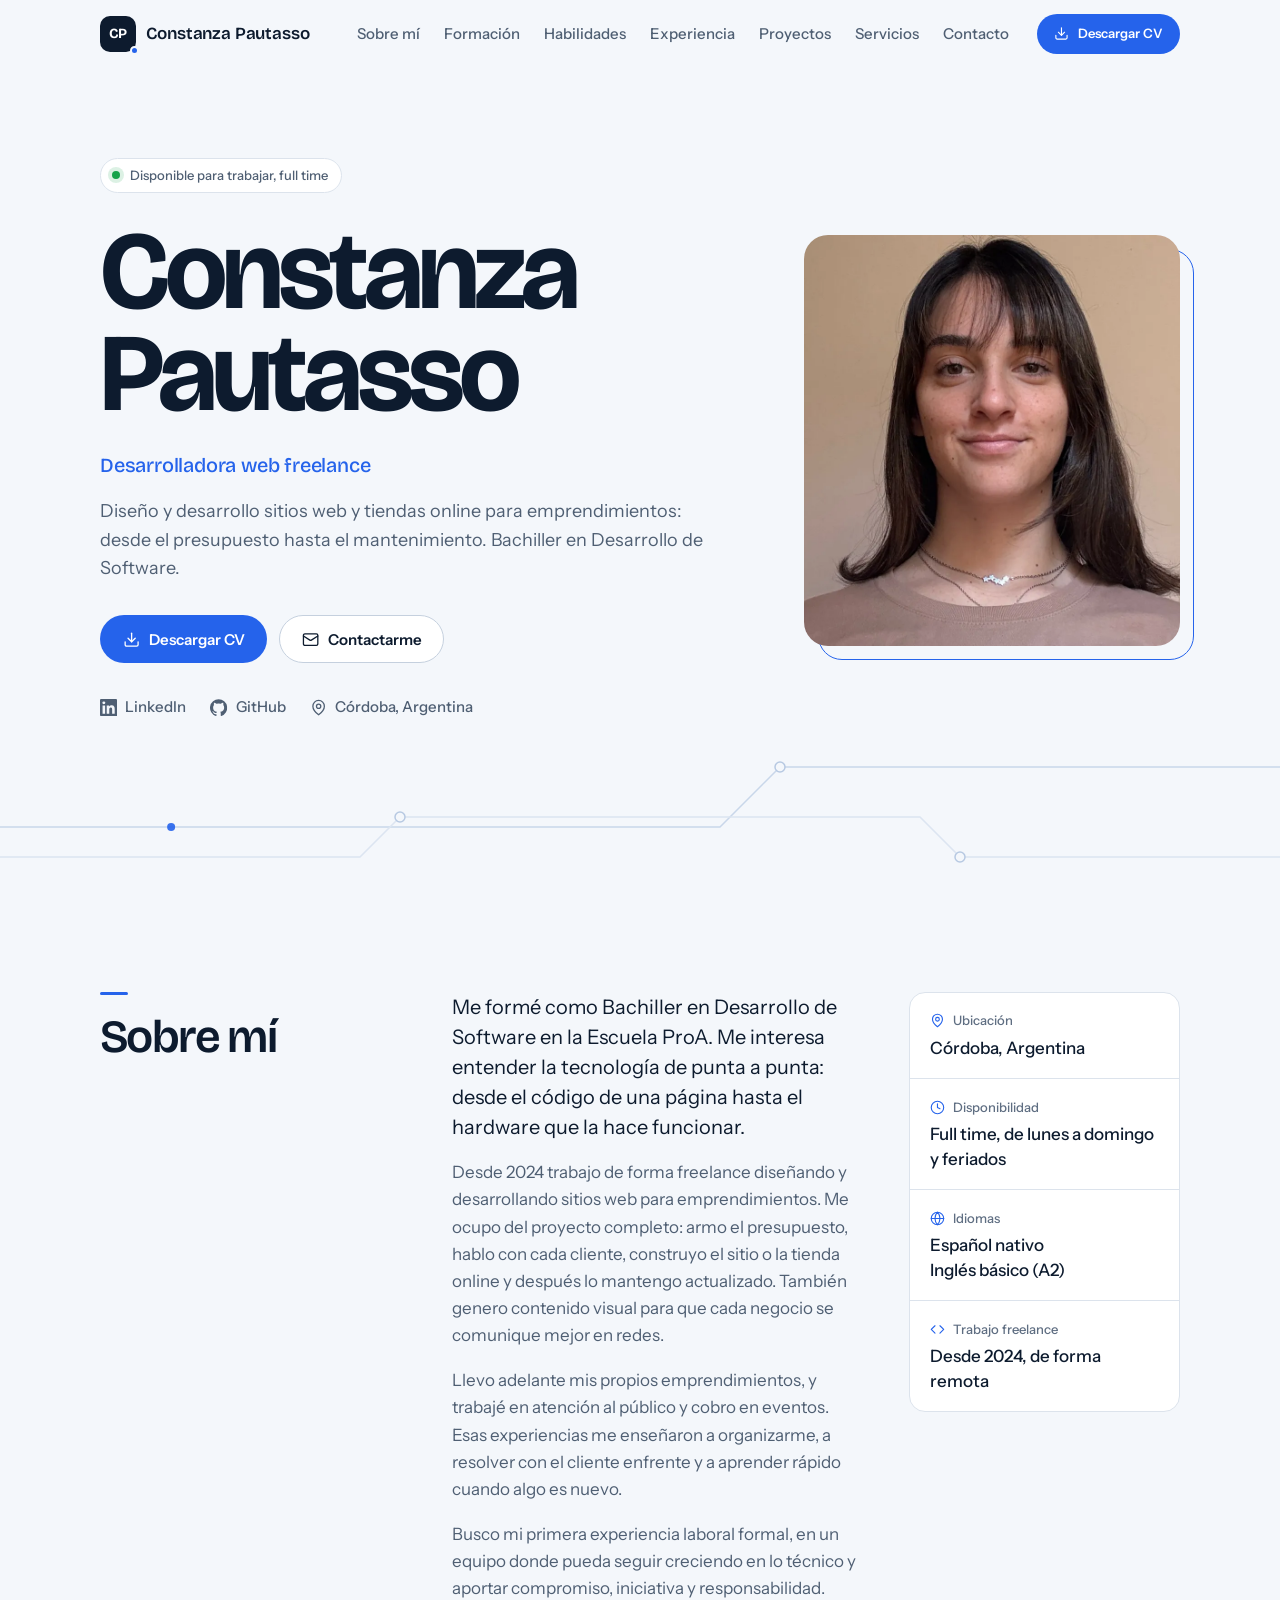
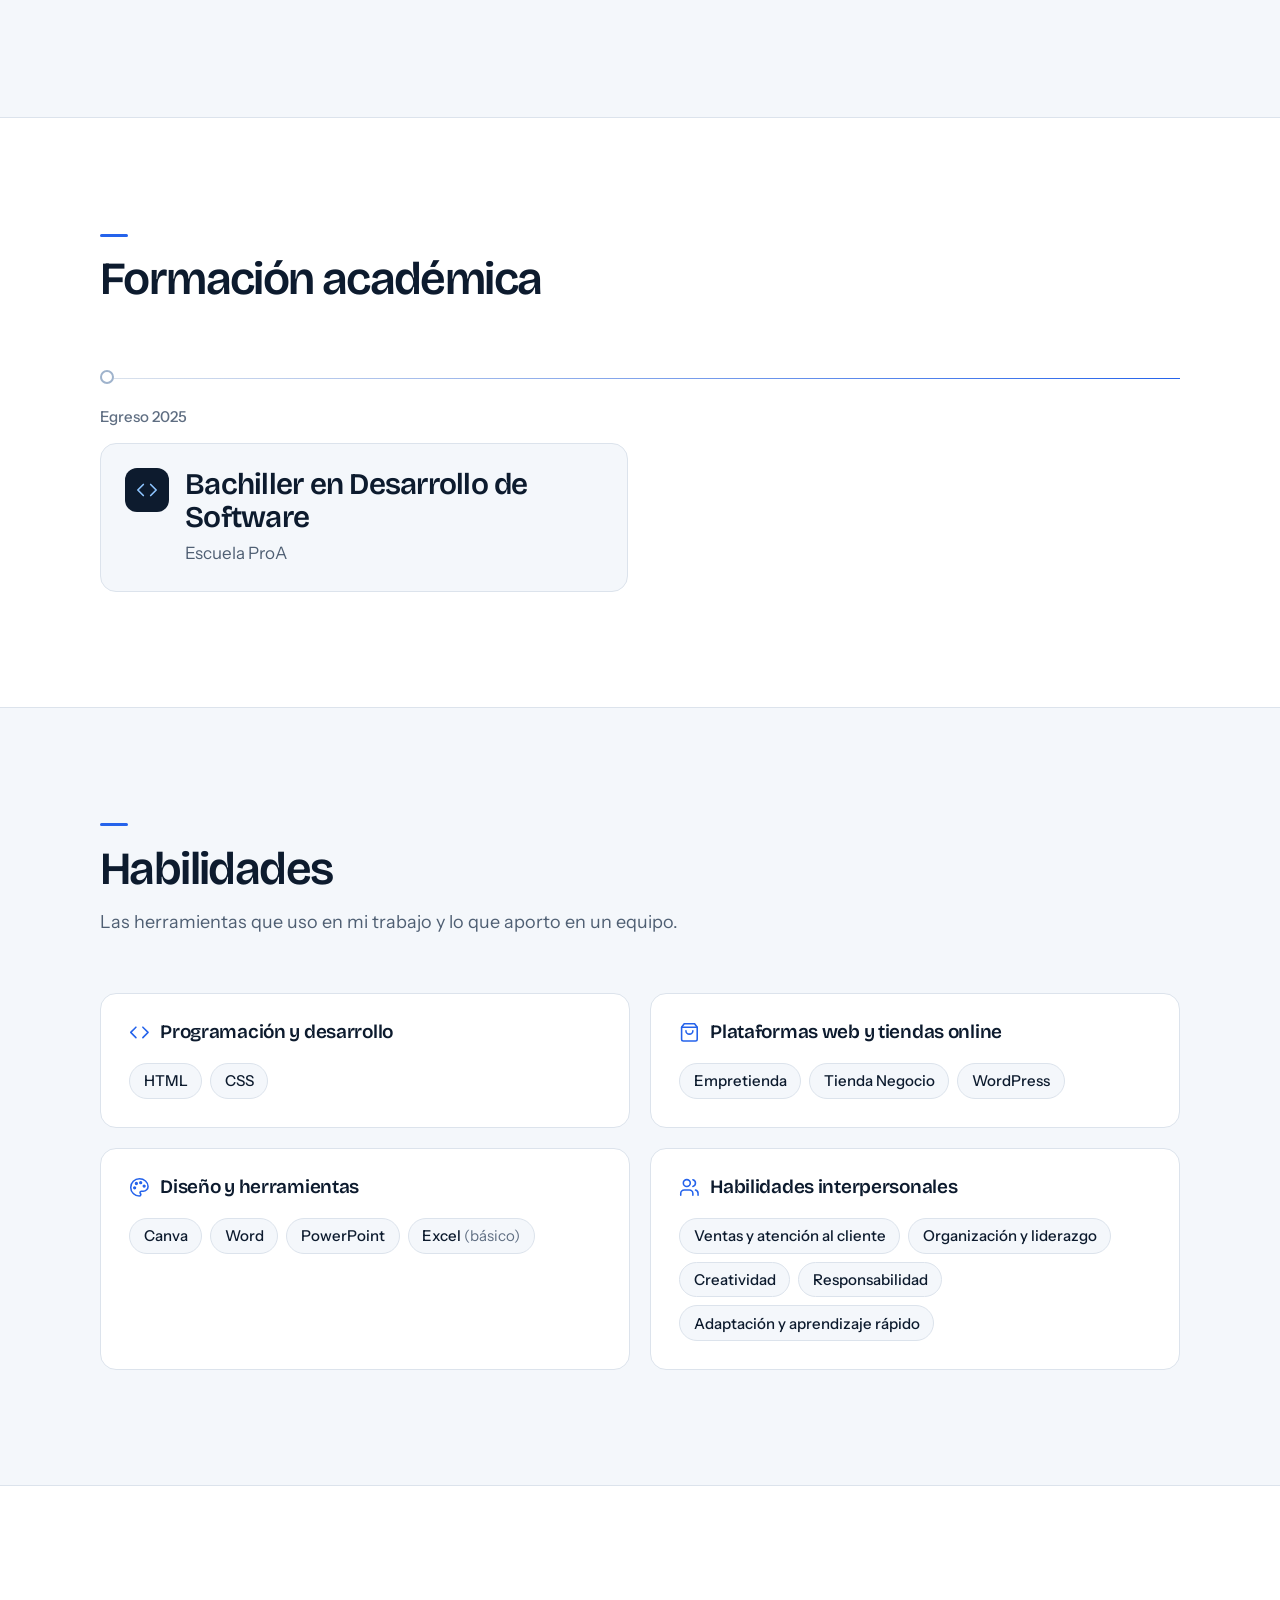
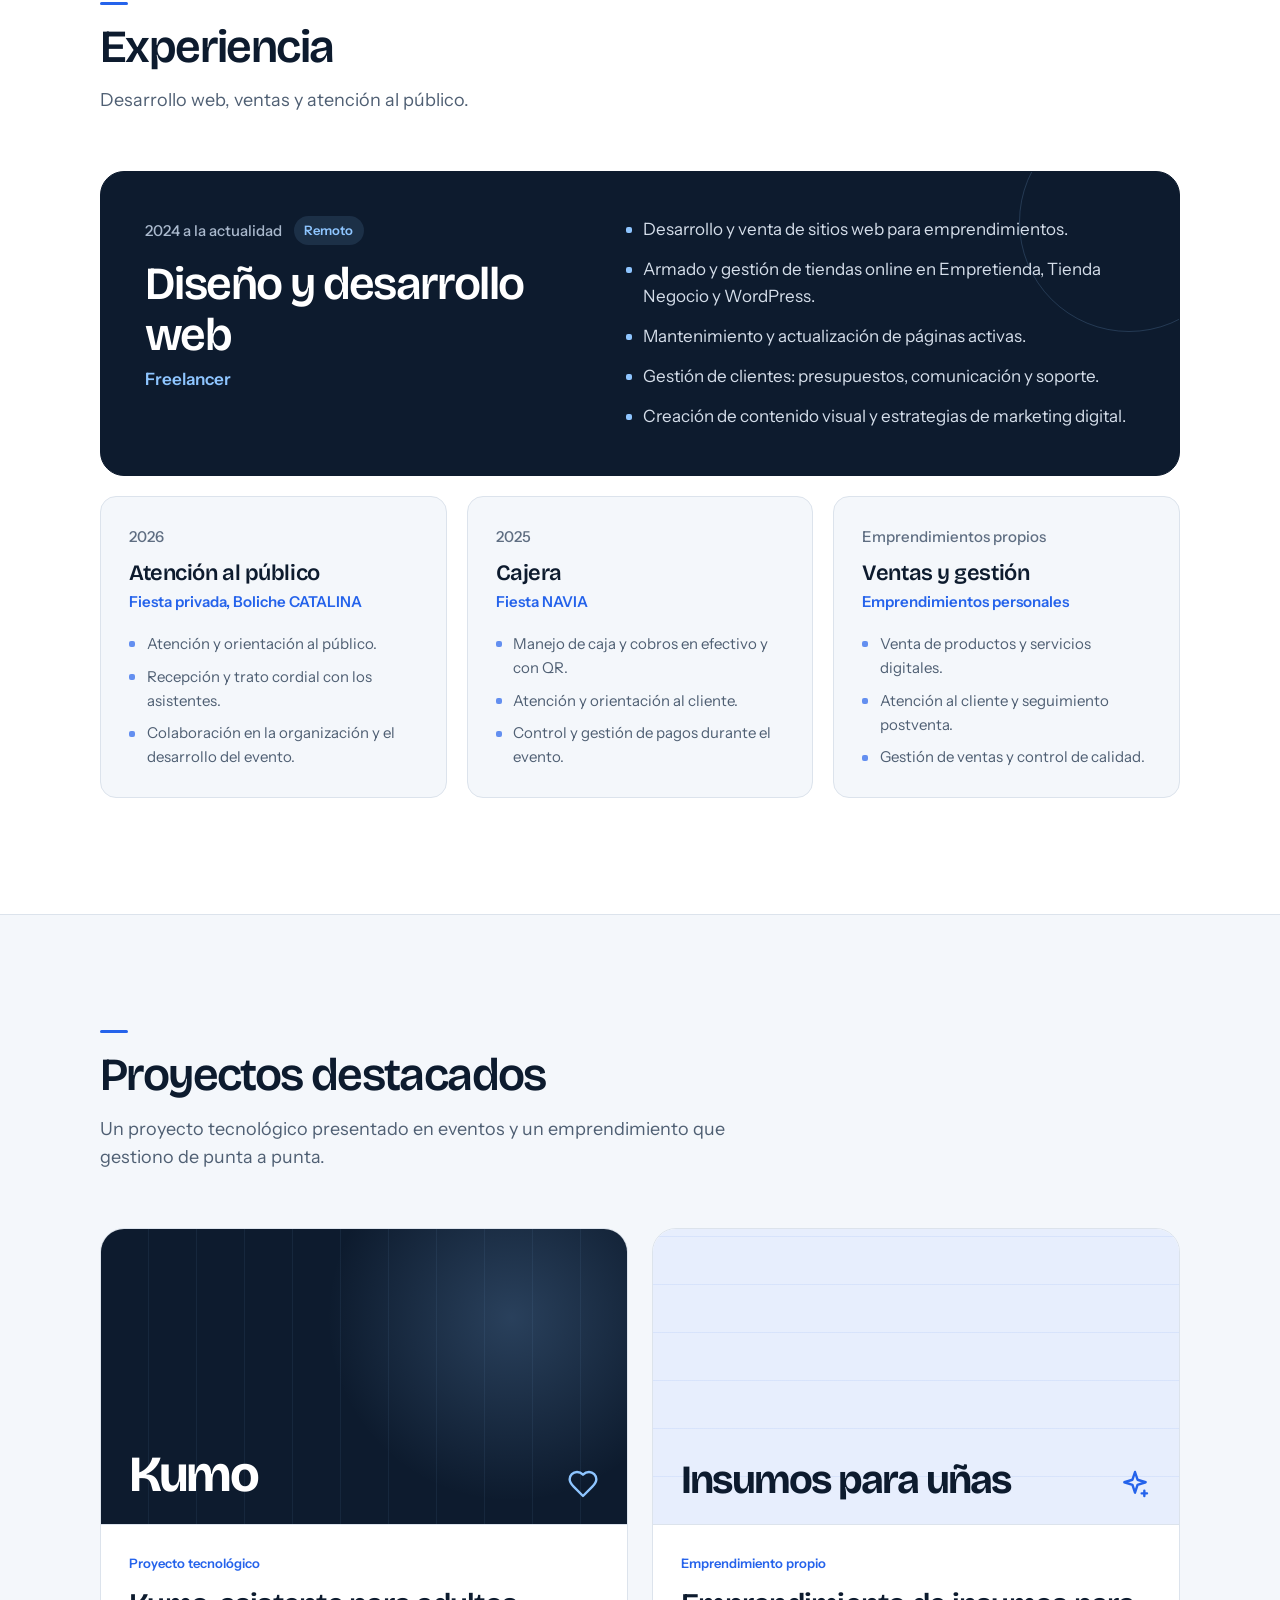
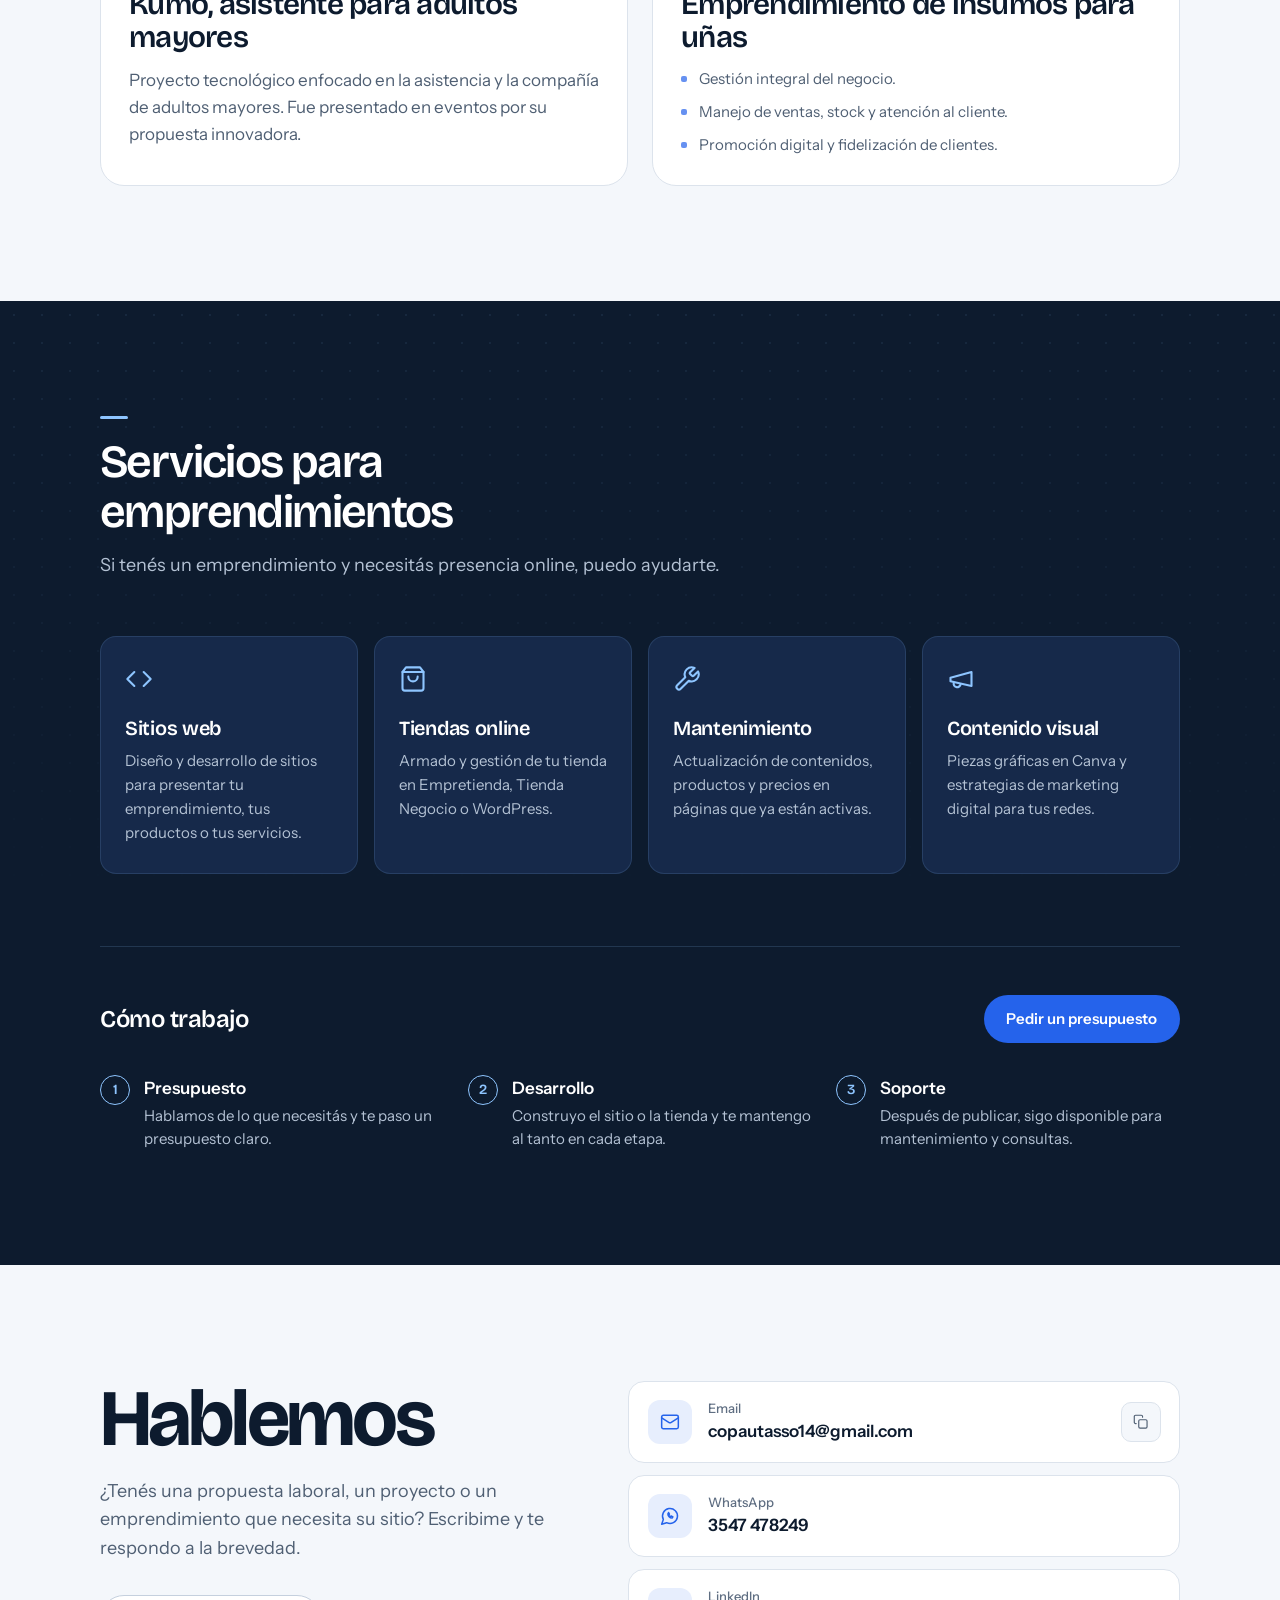
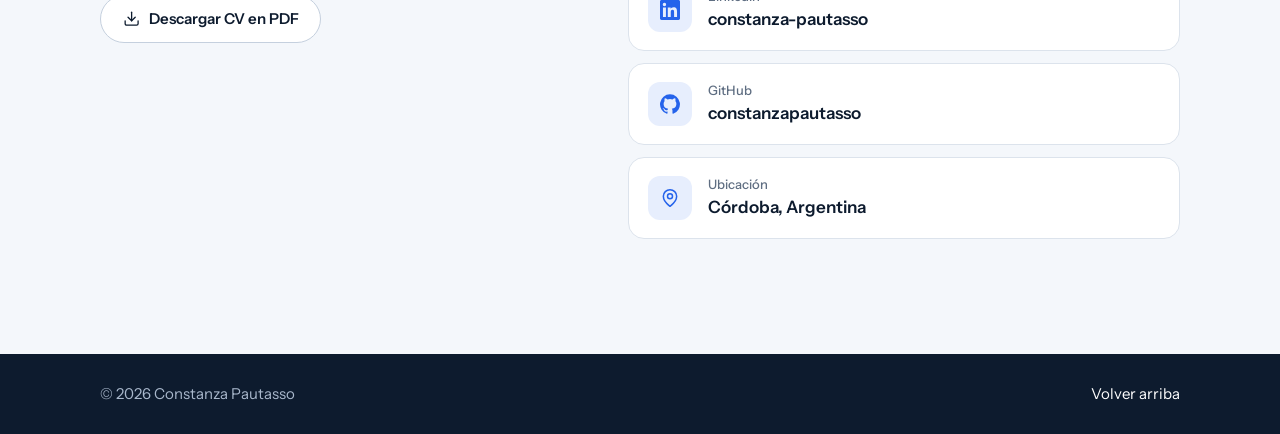
==== commit e4897148: "Quitar menciones de estudios en la UTN Co-Authored-By: Claude Opus 5.5 <noreply@anthropic.com> Claud" ====
--- a/index.html
+++ b/index.html
@@ -3,8 +3,8 @@
 <head>
   <meta charset="utf-8">
   <meta name="viewport" content="width=device-width, initial-scale=1">
-  <title>Constanza Pautasso | Desarrolladora web y estudiante de Ingeniería</title>
-  <meta name="description" content="Portfolio y CV de Constanza Pautasso, de Córdoba, Argentina. Diseño y desarrollo de sitios web y tiendas online para emprendimientos. Bachiller en Desarrollo de Software y estudiante de Ingeniería Electrónica en la UTN.">
+  <title>Constanza Pautasso | Desarrolladora web freelance</title>
+  <meta name="description" content="Portfolio y CV de Constanza Pautasso, de Córdoba, Argentina. Diseño y desarrollo de sitios web y tiendas online para emprendimientos. Bachiller en Desarrollo de Software.">
   <meta name="author" content="Constanza Pautasso">
   <meta name="theme-color" content="#0D1B2E">
   <meta name="robots" content="index, follow">
@@ -15,7 +15,7 @@
   <meta property="og:type" content="profile">
   <meta property="og:locale" content="es_AR">
   <meta property="og:title" content="Constanza Pautasso | Desarrolladora web freelance">
-  <meta property="og:description" content="Sitios web y tiendas online para emprendimientos. Estudiante de Ingeniería Electrónica en la UTN.">
+  <meta property="og:description" content="Sitios web y tiendas online para emprendimientos.">
   <meta property="og:url" content="https://constanzapautasso.github.io/">
   <meta property="og:image" content="https://constanzapautasso.github.io/assets/img/og-image.jpg">
   <meta property="og:image:width" content="1200">
@@ -126,8 +126,8 @@
         <div class="hero-copy">
           <p class="status"><span class="status-dot" aria-hidden="true"></span>Disponible para trabajar, full time</p>
           <h1 class="hero-title" id="hero-title">Constanza<br>Pautasso</h1>
-          <p class="hero-role">Desarrolladora web freelance y estudiante de Ingeniería Electrónica</p>
-          <p class="hero-lead">Diseño y desarrollo sitios web y tiendas online para emprendimientos: desde el presupuesto hasta el mantenimiento. Bachiller en Desarrollo de Software y, desde 2026, estudiante en la UTN.</p>
+          <p class="hero-role">Desarrolladora web freelance</p>
+          <p class="hero-lead">Diseño y desarrollo sitios web y tiendas online para emprendimientos: desde el presupuesto hasta el mantenimiento. Bachiller en Desarrollo de Software.</p>
 
           <div class="hero-actions">
             <a class="btn btn-primary" href="assets/cv/CV-Constanza-Pautasso.pdf" download>
@@ -160,10 +160,6 @@
             <source srcset="assets/img/constanza-pautasso.webp" type="image/webp">
             <img src="assets/img/constanza-pautasso.jpg" width="828" height="904" alt="Retrato de Constanza Pautasso" fetchpriority="high">
           </picture>
-          <figcaption class="photo-chip">
-            <svg class="icon" aria-hidden="true"><use href="#i-cpu"/></svg>
-            <span>Ingeniería Electrónica, UTN</span>
-          </figcaption>
         </figure>
       </div>
     </section>
@@ -176,7 +172,7 @@
         </header>
 
         <div class="about-text" data-reveal>
-          <p class="about-lead">Me formé como Bachiller en Desarrollo de Software en la Escuela ProA y hoy estudio Ingeniería Electrónica en la UTN. Me interesa entender la tecnología de punta a punta: desde el código de una página hasta el hardware que la hace funcionar.</p>
+          <p class="about-lead">Me formé como Bachiller en Desarrollo de Software en la Escuela ProA. Me interesa entender la tecnología de punta a punta: desde el código de una página hasta el hardware que la hace funcionar.</p>
           <p>Desde 2024 trabajo de forma freelance diseñando y desarrollando sitios web para emprendimientos. Me ocupo del proyecto completo: armo el presupuesto, hablo con cada cliente, construyo el sitio o la tienda online y después lo mantengo actualizado. También genero contenido visual para que cada negocio se comunique mejor en redes.</p>
           <p>Llevo adelante mis propios emprendimientos, y trabajé en atención al público y cobro en eventos. Esas experiencias me enseñaron a organizarme, a resolver con el cliente enfrente y a aprender rápido cuando algo es nuevo.</p>
           <p>Busco mi primera experiencia laboral formal, en un equipo donde pueda seguir creciendo en lo técnico y aportar compromiso, iniciativa y responsabilidad.</p>
@@ -208,7 +204,6 @@
       <div class="container">
         <header class="section-head" data-reveal>
           <h2 id="formacion-title">Formación académica</h2>
-          <p>Una base en software que ahora completo con electrónica.</p>
         </header>
 
         <ol class="edu" data-reveal>
@@ -219,17 +214,6 @@
               <div>
                 <h3>Bachiller en Desarrollo de Software</h3>
                 <p class="edu-inst">Escuela ProA</p>
-              </div>
-            </div>
-          </li>
-          <li class="edu-item edu-current">
-            <p class="edu-period"><time datetime="2026">2026</time> a la actualidad</p>
-            <div class="edu-body">
-              <span class="edu-icon" aria-hidden="true"><svg class="icon"><use href="#i-cap"/></svg></span>
-              <div>
-                <h3>Ingeniería Electrónica</h3>
-                <p class="edu-inst">Universidad Tecnológica Nacional (UTN)</p>
-                <p class="badge">En curso</p>
               </div>
             </div>
           </li>
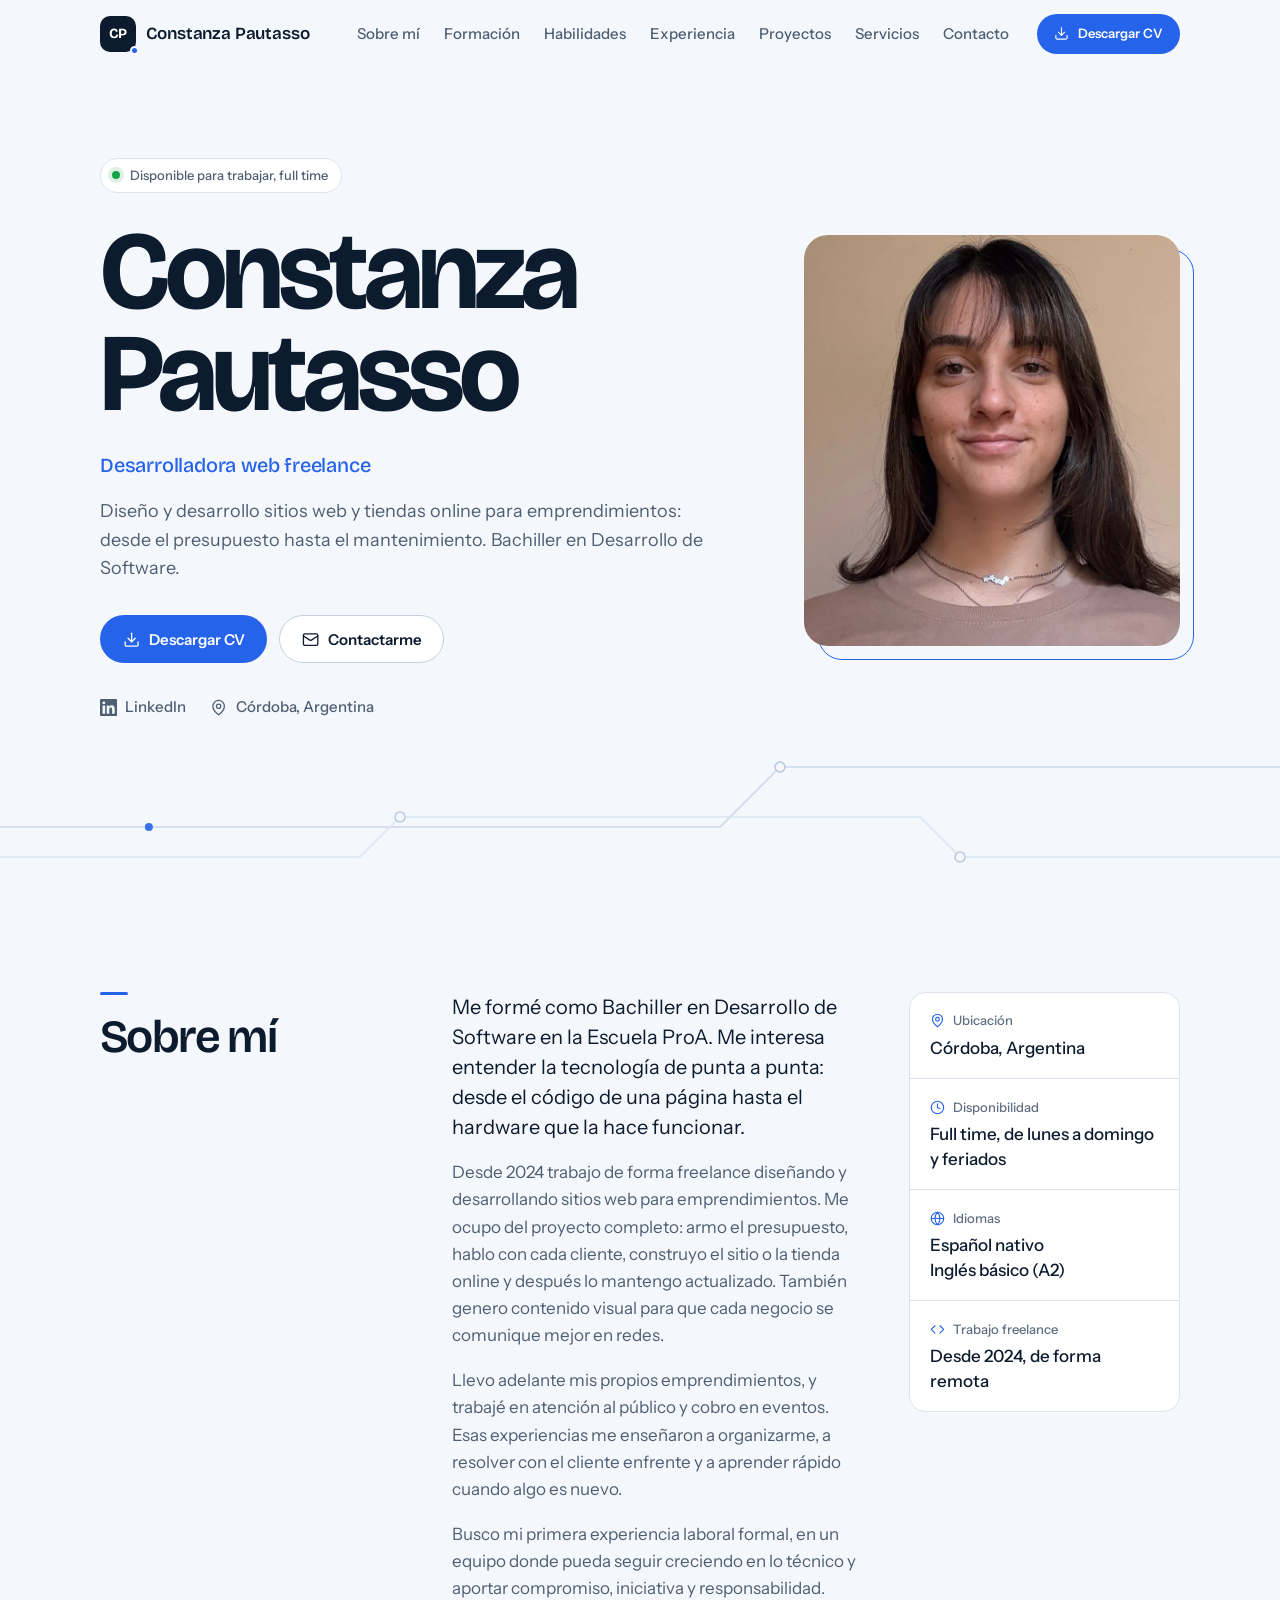
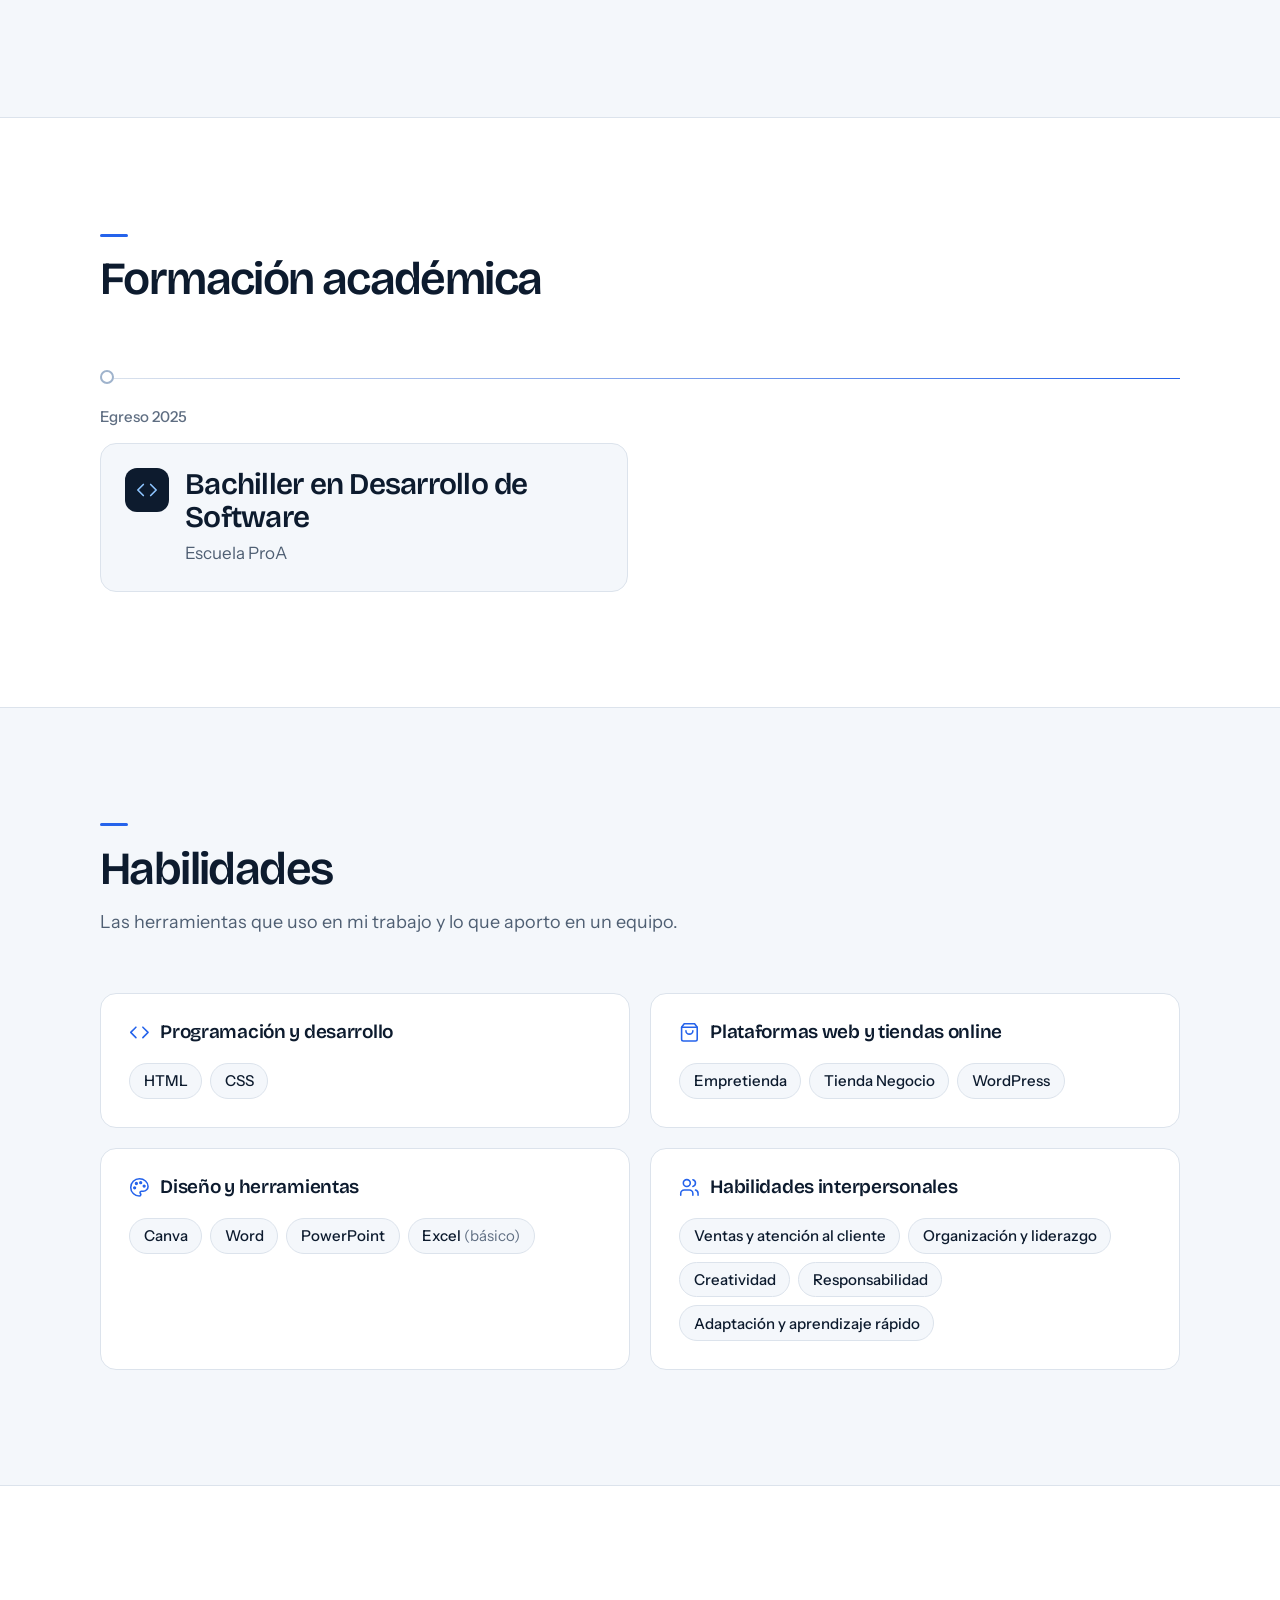
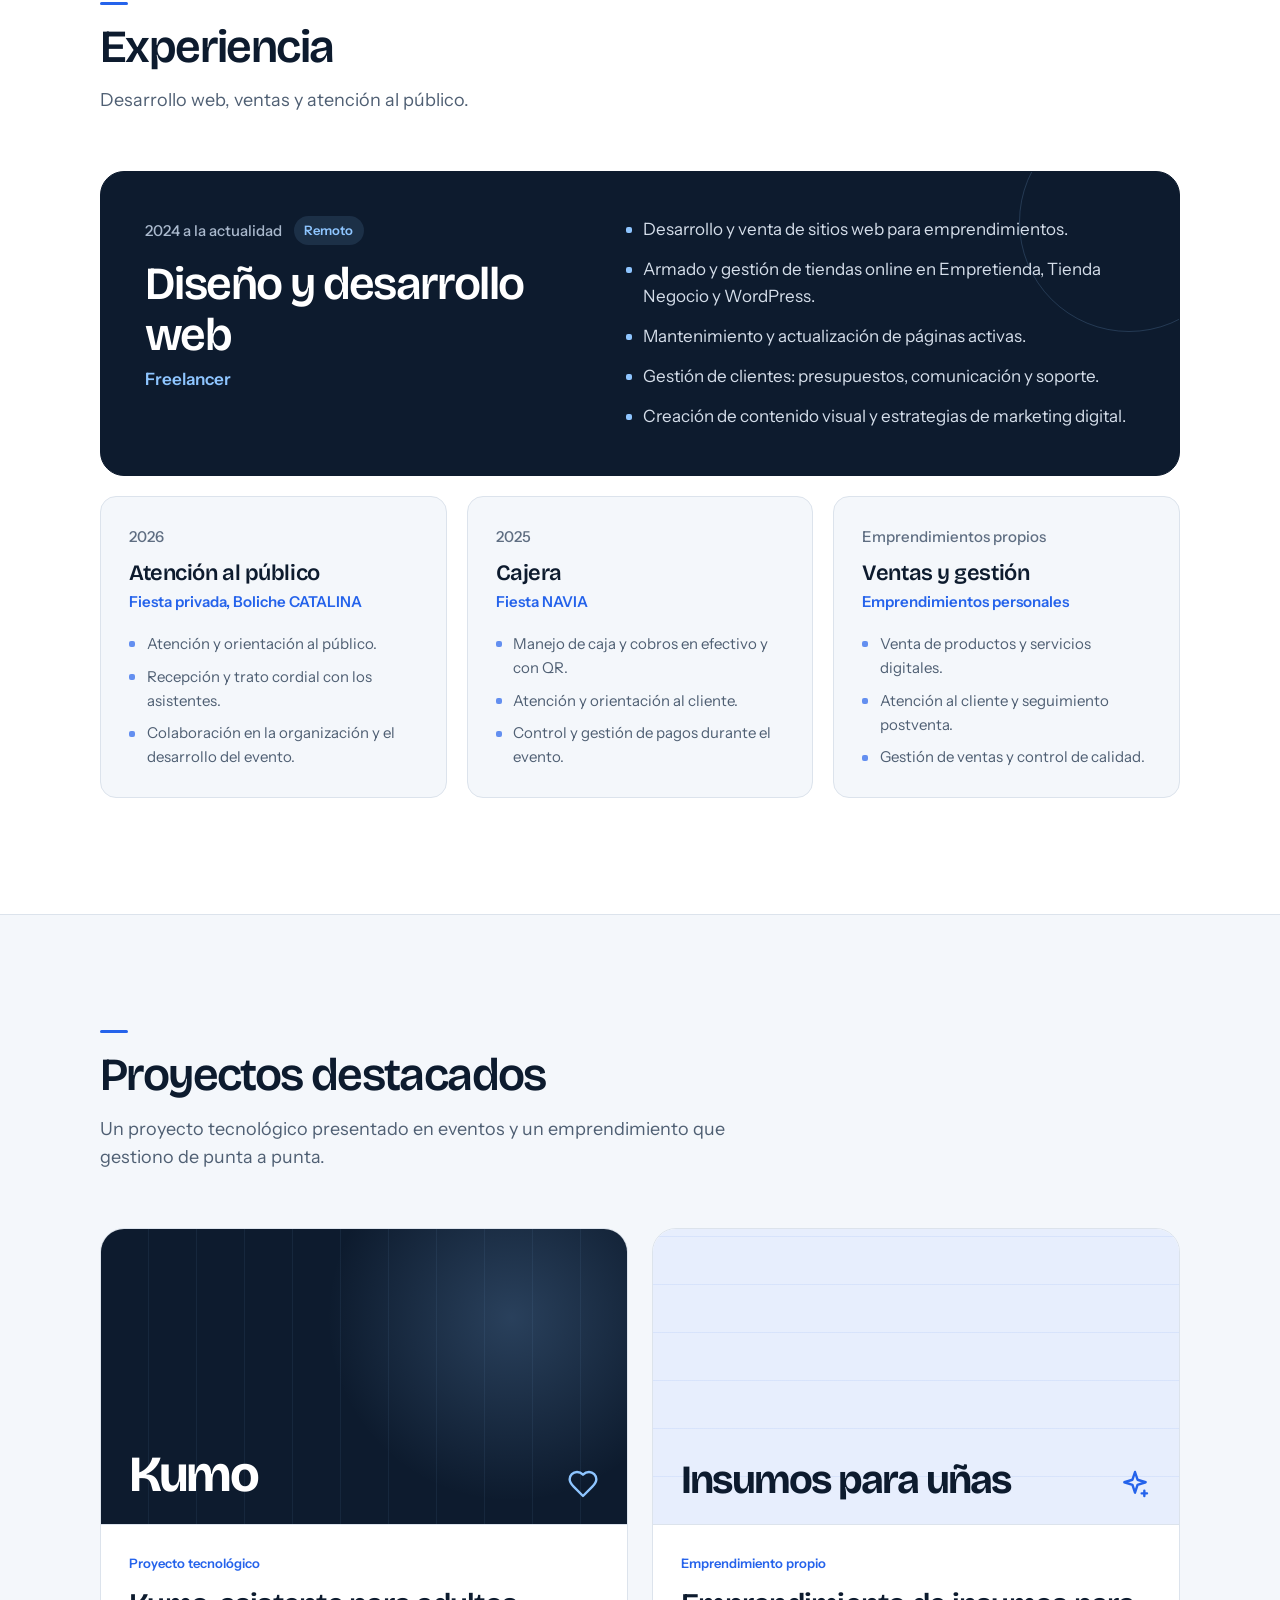
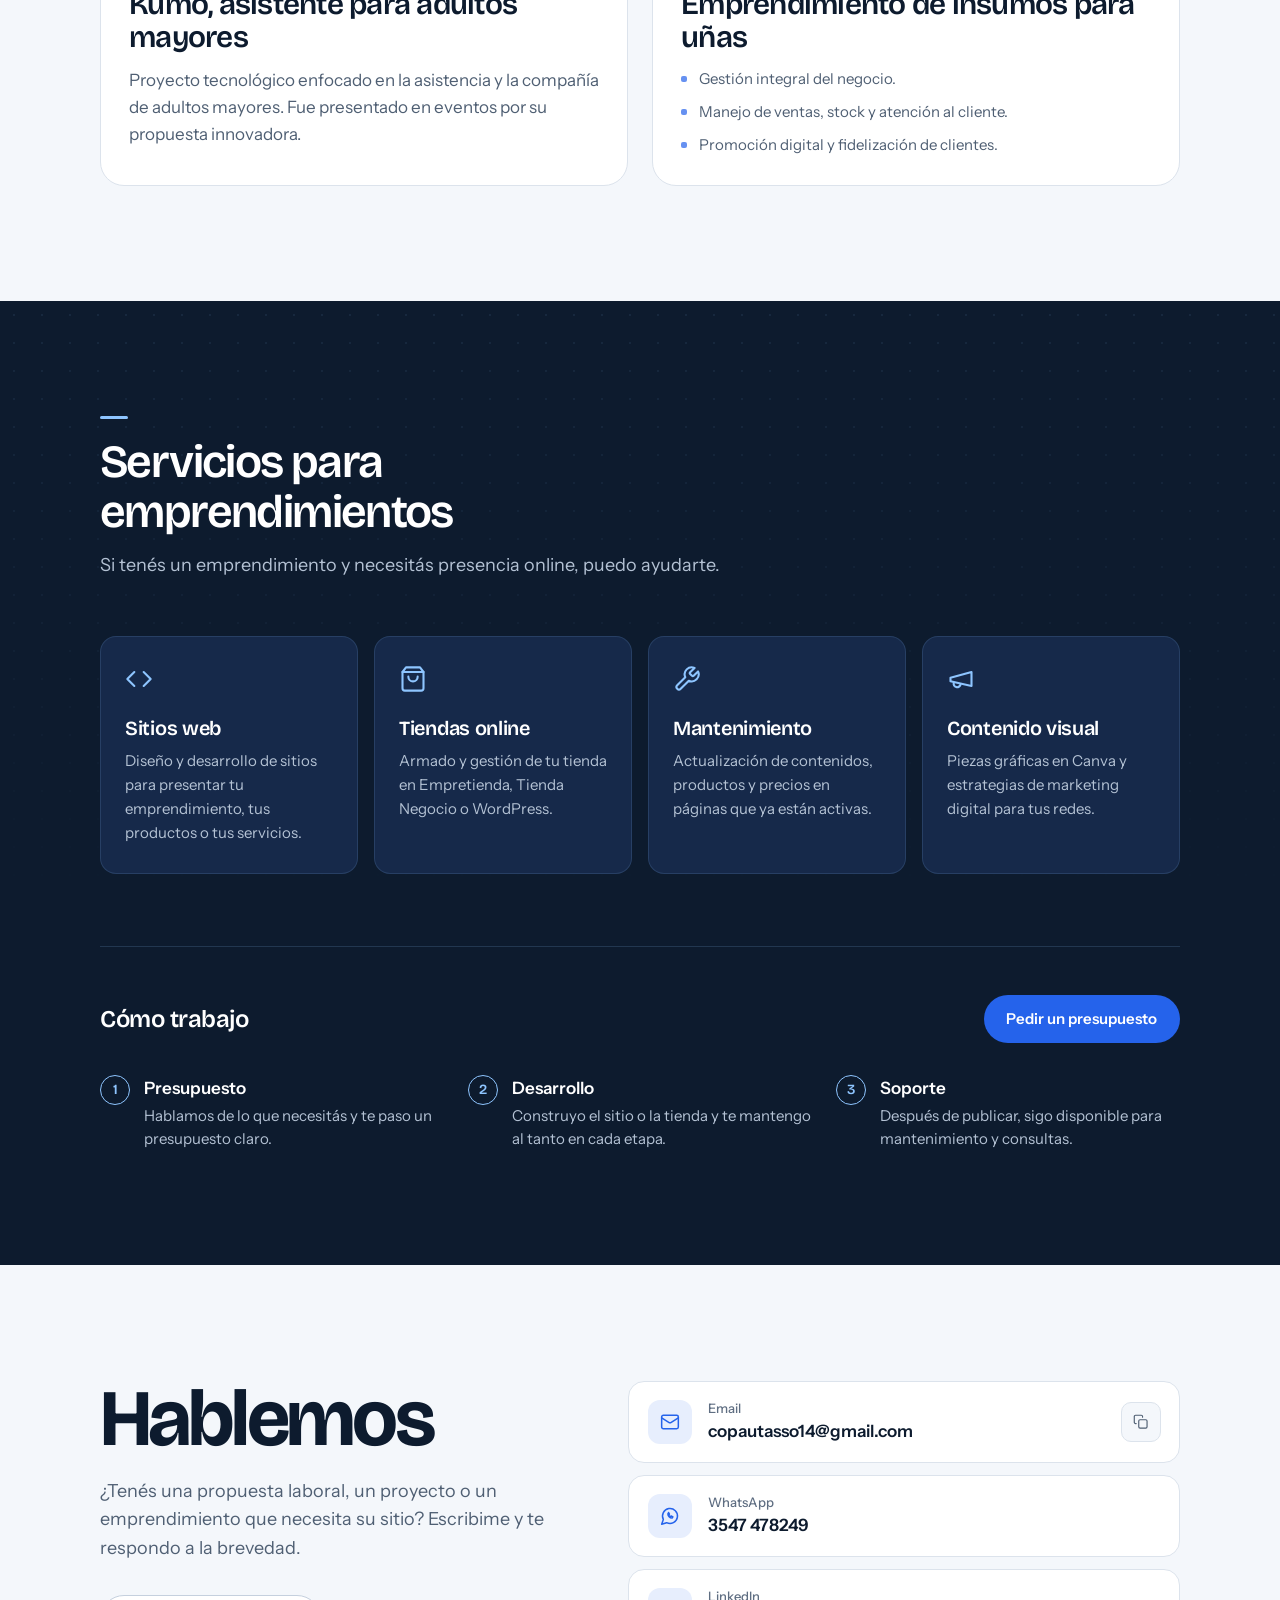
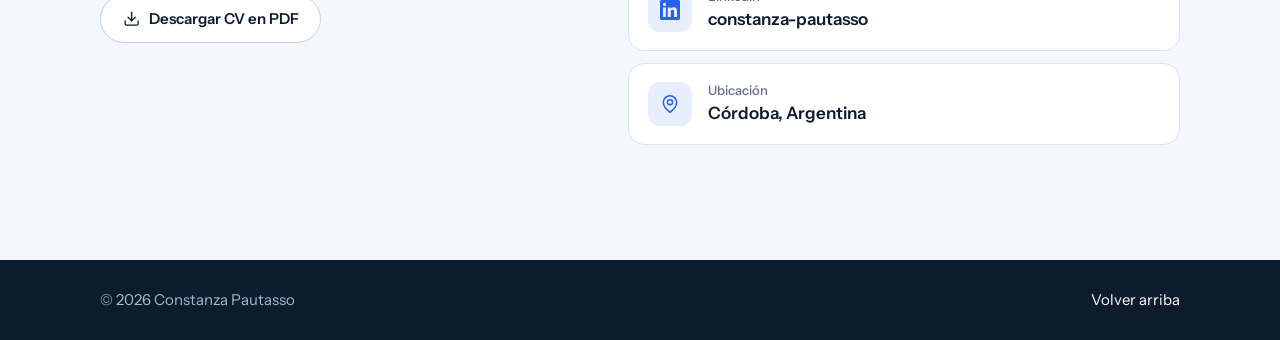
==== commit ad111dc6: "Quitar link de GitHub Co-Authored-By: Claude Opus 5.5 <noreply@anthropic.com> Claude-Session: https:" ====
--- a/index.html
+++ b/index.html
@@ -145,11 +145,6 @@
               </a>
             </li>
             <li>
-              <a href="https://github.com/constanzapautasso" target="_blank" rel="noopener noreferrer" aria-label="GitHub de Constanza Pautasso (se abre en una pestaña nueva)">
-                <svg class="icon" aria-hidden="true"><use href="#i-github"/></svg>GitHub
-              </a>
-            </li>
-            <li>
               <span class="hero-meta"><svg class="icon" aria-hidden="true"><use href="#i-pin"/></svg>Córdoba, Argentina</span>
             </li>
           </ul>
@@ -488,13 +483,6 @@
             </div>
           </li>
           <li class="contact-item">
-            <span class="contact-icon" aria-hidden="true"><svg class="icon"><use href="#i-github"/></svg></span>
-            <div class="contact-text">
-              <span class="contact-label">GitHub</span>
-              <a class="contact-value" href="https://github.com/constanzapautasso" target="_blank" rel="noopener noreferrer">constanzapautasso</a>
-            </div>
-          </li>
-          <li class="contact-item">
             <span class="contact-icon" aria-hidden="true"><svg class="icon"><use href="#i-pin"/></svg></span>
             <div class="contact-text">
               <span class="contact-label">Ubicación</span>
